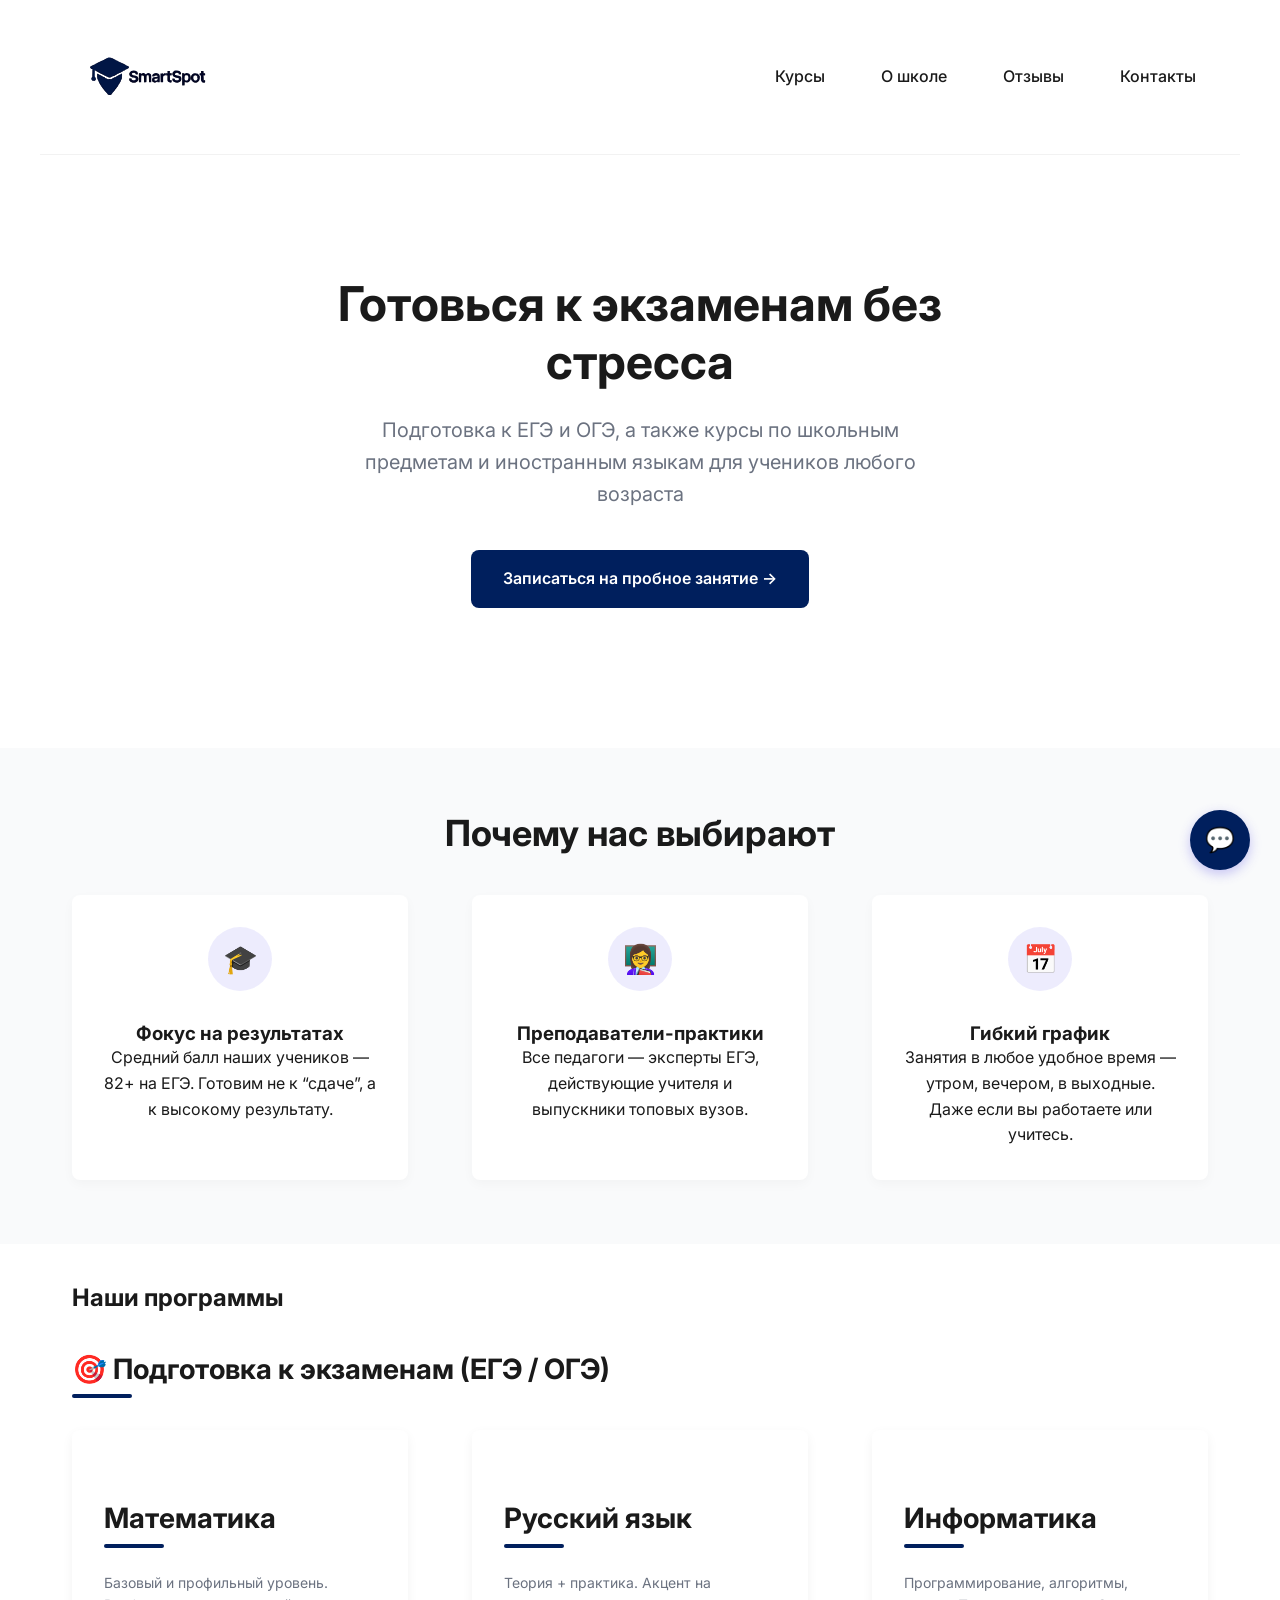
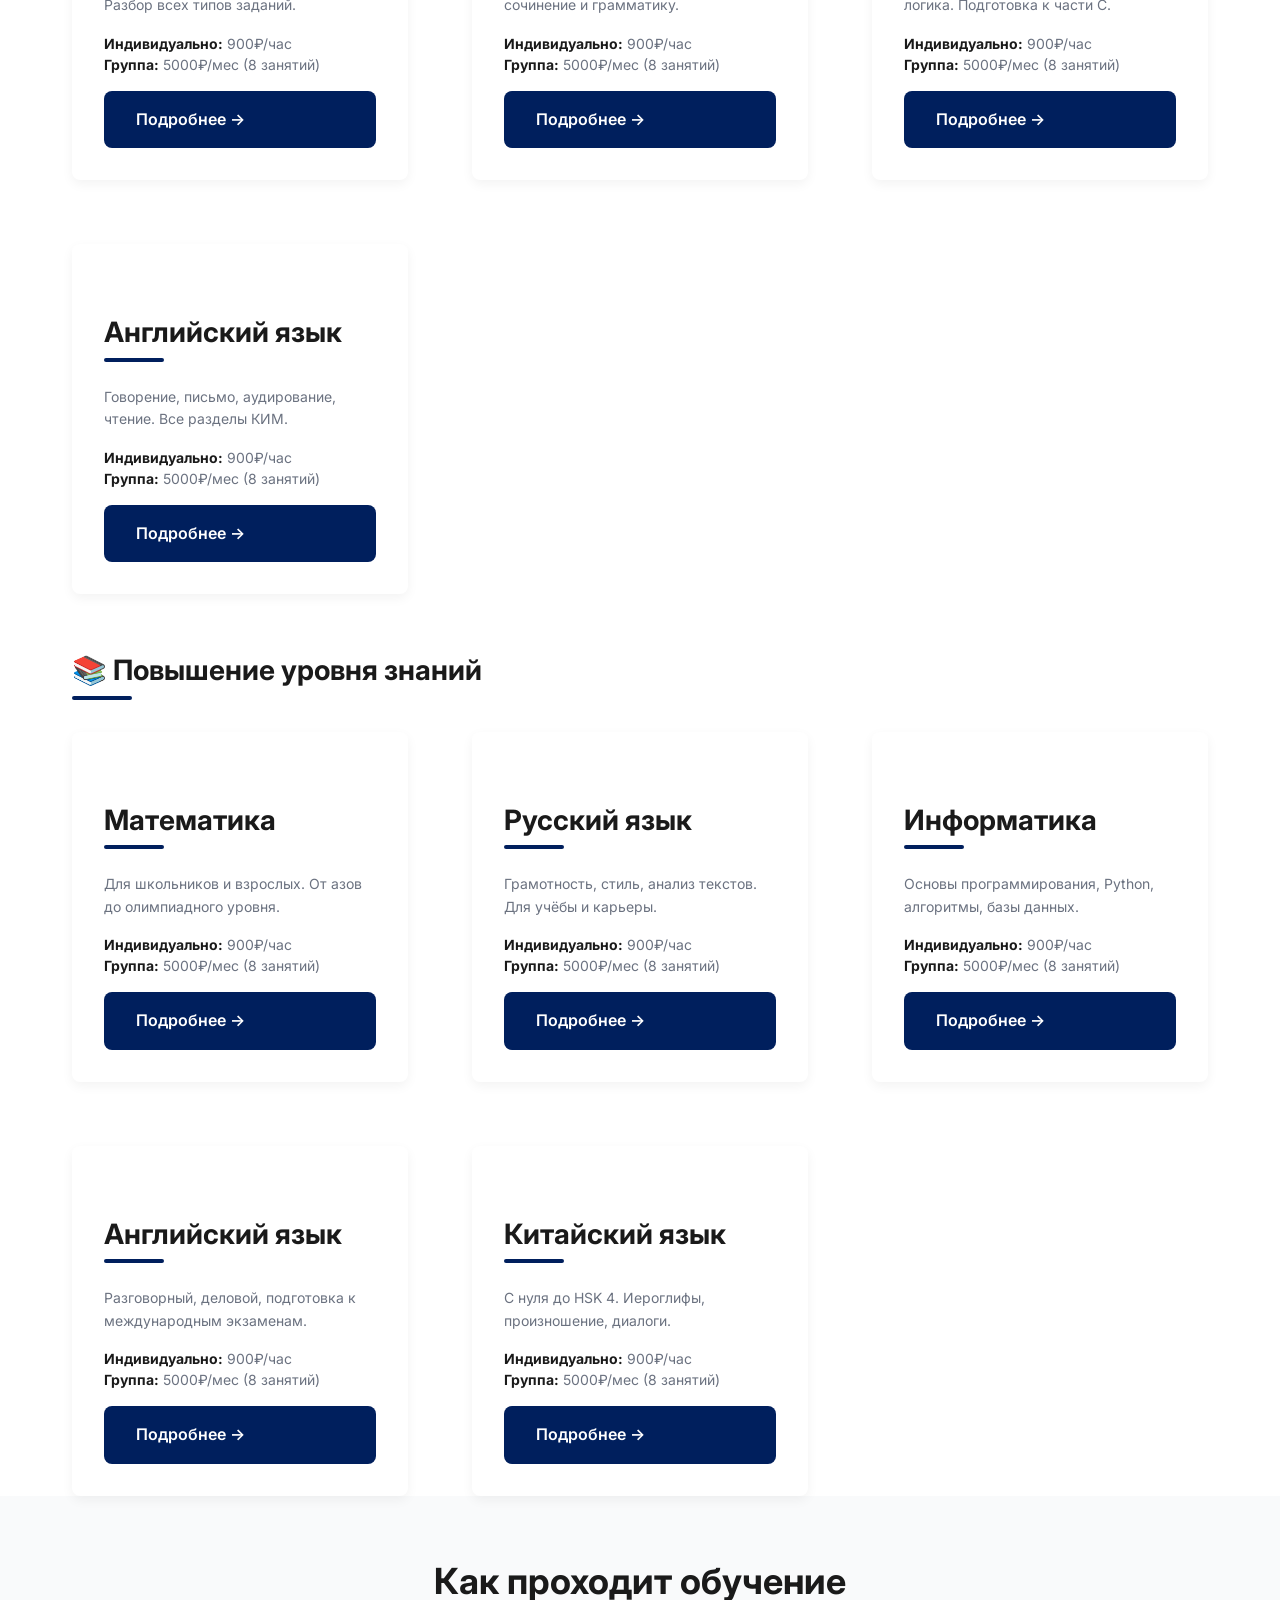
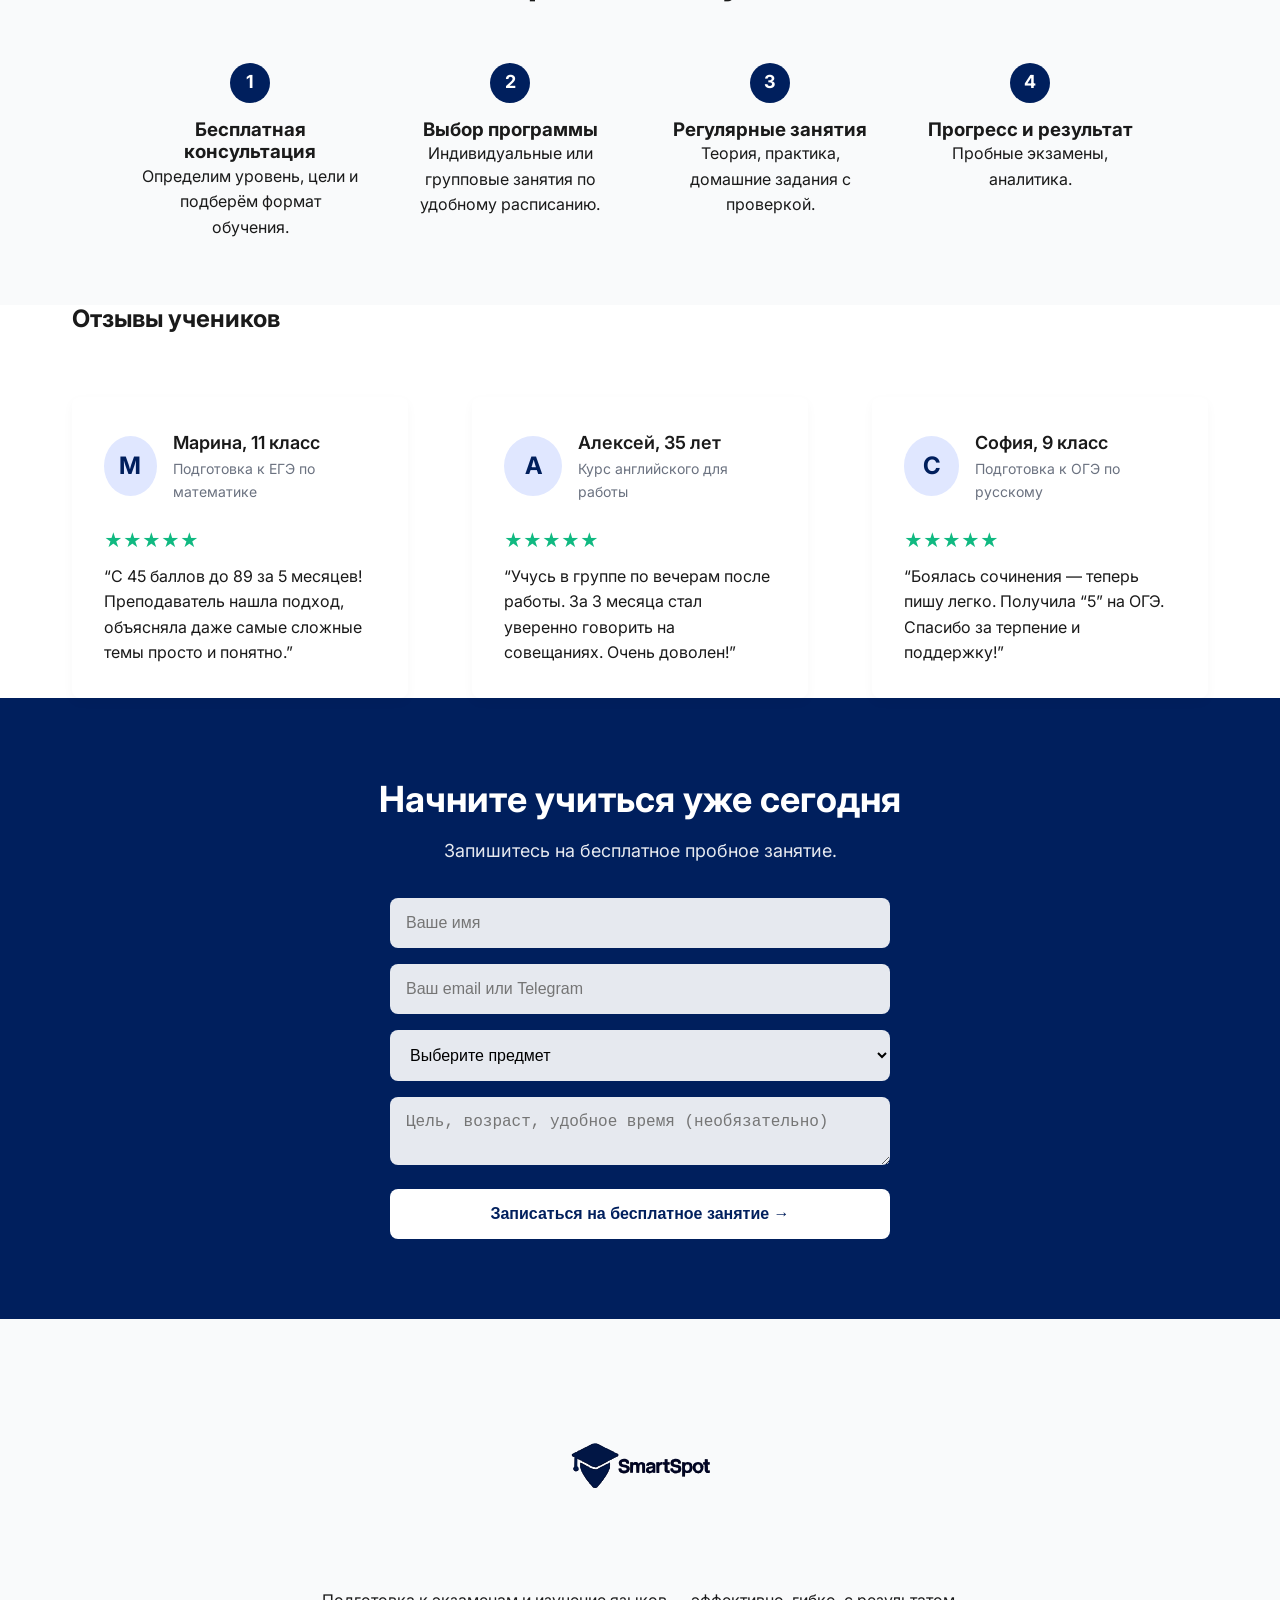
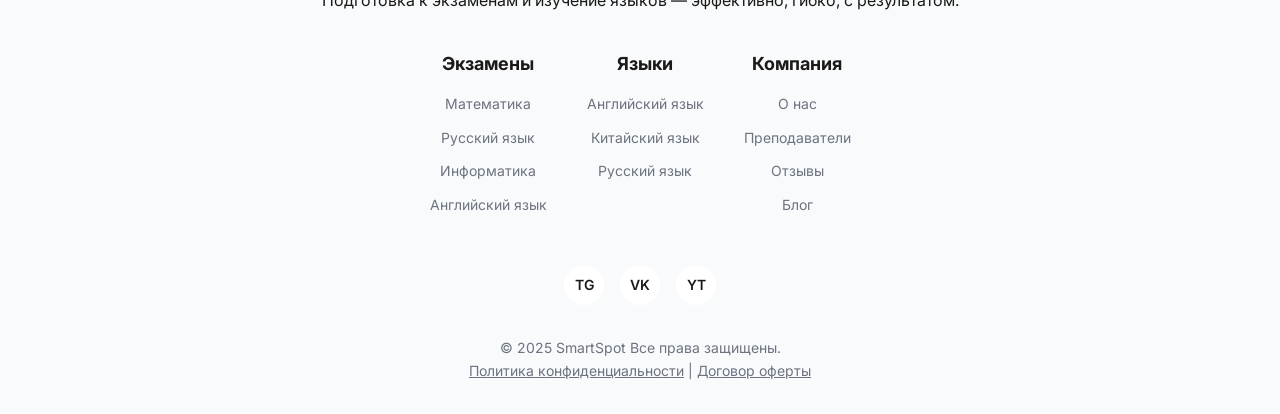
==== index.html @ 668caf5f "link description" ====
<!DOCTYPE html>
<html lang="ru">
<head>
  <meta charset="UTF-8" />
  <meta name="viewport" content="width=device-width, initial-scale=1.0"/>
  <title>SmartSpot | Подготовка к ЕГЭ/ОГЭ | Курсы по школьным предметам  и иностранным языкам</title>
  <link rel="icon" type="image/x-icon" href="/favicon.ico">
  <link rel="preconnect" href="https://fonts.googleapis.com">
  <link rel="preconnect" href="https://fonts.gstatic.com" crossorigin>
  <link href="https://fonts.googleapis.com/css2?family=Inter:wght@400;500;600;700&display=swap" rel="stylesheet">
  <link rel="stylesheet" href="style.css">

  <!-- Добавьте после <title> -->
  
  
  <!-- SEO мета-теги -->
  <meta name="description" content="Подготовка к ЕГЭ и ОГЭ. Средний балл 82+. Математика, русский, информатика. Первое занятие бесплатно!">
  <meta property="og:title" content="SmartSpot - Подготовка к экзаменам и занятия для людей любого возраста">
  <meta property="og:description" content="Готовим к ЕГЭ/ОГЭ и повышаем уровень знаний">
  <meta property="og:image" content="https://ege.online/og-image.jpg">
</head>
<body>

  <!-- HEADER -->
  <header class="container">
    <a href="#" class="logo">
  <img src="logo.svg" alt="SmartSpot" width="150" height="auto">
</a>
    <nav>
      <ul>
        <li><a href="#courses">Курсы</a></li>
        <li><a href="#about">О школе</a></li>
        <li><a href="#testimonials">Отзывы</a></li>
        <li><a href="#contact">Контакты</a></li>
      </ul>
    </nav>
  </header>

  <!-- HERO -->
  <section class="hero">
    <h1>Готовься к экзаменам без стресса</h1>
    <p>Подготовка к ЕГЭ и ОГЭ, а также курсы по школьным предметам и иностранным языкам для учеников любого возраста</p>
    <a href="#form" class="btn">Записаться на пробное занятие →</a>
    <div class="hero-illustration">
      <!-- <svg viewBox="0 0 200 150" xmlns="http://www.w3.org/2000/svg">
        <rect x="50" y="50" width="100" height="70" rx="5" fill="#e0e7ff" stroke="#4F46E5" stroke-width="2"/>
        <circle cx="70" cy="70" r="5" fill="#4F46E5"/>
        <circle cx="90" cy="70" r="5" fill="#4F46E5"/>
        <circle cx="110" cy="70" r="5" fill="#4F46E5"/>
        <rect x="75" y="90" width="50" height="30" rx="3" fill="#f3f4f6"/>
        <circle cx="60" cy="130" r="15" fill="#10B981"/>
        <circle cx="140" cy="130" r="15" fill="#10B981"/>
      </svg> -->
    </div>
  </section>

  <!-- FEATURES -->
  <section class="features">
    <div class="container">
      <h2>Почему нас выбирают</h2>
      <div class="features-grid">
        <div class="feature-card">
          <div class="feature-icon">🎓</div>
          <h3>Фокус на результатах</h3>
          <p>Средний балл наших учеников — 82+ на ЕГЭ. Готовим не к “сдаче”, а к высокому результату.</p>
        </div>
        <div class="feature-card">
          <div class="feature-icon">👩‍🏫</div>
          <h3>Преподаватели-практики</h3>
          <p>Все педагоги — эксперты ЕГЭ, действующие учителя и выпускники топовых вузов.</p>
        </div>
        <div class="feature-card">
          <div class="feature-icon">📅</div>
          <h3>Гибкий график</h3>
          <p>Занятия в любое удобное время — утром, вечером, в выходные. Даже если вы работаете или учитесь.</p>
        </div>
      </div>
    </div>
  </section>

  <!-- COURSES -->
  <section id="courses" class="container" style="margin-top: 40px;">
    <h2>Наши программы</h2>

    <div class="course-type">
      <h3>🎯 Подготовка к экзаменам (ЕГЭ / ОГЭ)</h3>
      <div class="courses-grid">
        <div class="course-card">
          <div class="course-content">
            <h3 class="course-title">Математика</h3>
            <p class="course-desc">Базовый и профильный уровень. Разбор всех типов заданий.</p>
            <div class="course-price"><strong>Индивидуально:</strong> 900₽/час<br><strong>Группа:</strong> 5000₽/мес (8 занятий)</div>
            <a href="#" class="btn">Подробнее →</a>
          </div>
        </div>
        <div class="course-card">
          <div class="course-content">
            <h3 class="course-title">Русский язык</h3>
            <p class="course-desc">Теория + практика. Акцент на сочинение и грамматику.</p>
            <div class="course-price"><strong>Индивидуально:</strong> 900₽/час<br><strong>Группа:</strong> 5000₽/мес (8 занятий)</div>
            <a href="#" class="btn">Подробнее →</a>
          </div>
        </div>
        <div class="course-card">
          <div class="course-content">
            <h3 class="course-title">Информатика</h3>
            <p class="course-desc">Программирование, алгоритмы, логика. Подготовка к части С.</p>
            <div class="course-price"><strong>Индивидуально:</strong> 900₽/час<br><strong>Группа:</strong> 5000₽/мес (8 занятий)</div>
            <a href="#" class="btn">Подробнее →</a>
          </div>
        </div>
        <div class="course-card">
          <div class="course-content">
            <h3 class="course-title">Английский язык</h3>
            <p class="course-desc">Говорение, письмо, аудирование, чтение. Все разделы КИМ.</p>
            <div class="course-price"><strong>Индивидуально:</strong> 900₽/час<br><strong>Группа:</strong> 5000₽/мес (8 занятий)</div>
            <a href="#" class="btn">Подробнее →</a>
          </div>
        </div>
      </div>
    </div>

    <div class="course-type" style="margin-top: 60px;">
      <h3>📚 Повышение уровня знаний</h3>
      <div class="courses-grid">
        <div class="course-card">
          <div class="course-content">
            <h3 class="course-title">Математика</h3>
            <p class="course-desc">Для школьников и взрослых. От азов до олимпиадного уровня.</p>
            <div class="course-price"><strong>Индивидуально:</strong> 900₽/час<br><strong>Группа:</strong> 5000₽/мес (8 занятий)</div>
            <a href="#" class="btn">Подробнее →</a>
          </div>
        </div>
        <div class="course-card">
          <div class="course-content">
            <h3 class="course-title">Русский язык</h3>
            <p class="course-desc">Грамотность, стиль, анализ текстов. Для учёбы и карьеры.</p>
            <div class="course-price"><strong>Индивидуально:</strong> 900₽/час<br><strong>Группа:</strong> 5000₽/мес (8 занятий)</div>
            <a href="#" class="btn">Подробнее →</a>
          </div>
        </div>
        <div class="course-card">
          <div class="course-content">
            <h3 class="course-title">Информатика</h3>
            <p class="course-desc">Основы программирования, Python, алгоритмы, базы данных.</p>
            <div class="course-price"><strong>Индивидуально:</strong> 900₽/час<br><strong>Группа:</strong> 5000₽/мес (8 занятий)</div>
            <a href="#" class="btn">Подробнее →</a>
          </div>
        </div>
        <div class="course-card">
          <div class="course-content">
            <h3 class="course-title">Английский язык</h3>
            <p class="course-desc">Разговорный, деловой, подготовка к международным экзаменам.</p>
            <div class="course-price"><strong>Индивидуально:</strong> 900₽/час<br><strong>Группа:</strong> 5000₽/мес (8 занятий)</div>
            <a href="#" class="btn">Подробнее →</a>
          </div>
        </div>
        <div class="course-card">
          <div class="course-content">
            <h3 class="course-title">Китайский язык</h3>
            <p class="course-desc">С нуля до HSK 4. Иероглифы, произношение, диалоги.</p>
            <div class="course-price"><strong>Индивидуально:</strong> 900₽/час<br><strong>Группа:</strong> 5000₽/мес (8 занятий)</div>
            <a href="#" class="btn">Подробнее →</a>
          </div>
        </div>
        <!-- <div class="course-card">
          <div class="course-content">
            <h3 class="course-title">Испанский язык</h3>
            <p class="course-desc">Для путешествий, переезда или интереса. DELE A1-A2.</p>
            <div class="course-price"><strong>Индивидуально:</strong> 900₽/час<br><strong>Группа:</strong> 5000₽/мес (8 занятий)</div>
            <a href="#" class="btn">Подробнее →</a>
          </div>
        </div> -->
      </div>
    </div>
  </section>

  <!-- STEPS -->
  <section class="steps">
    <div class="container">
      <h2>Как проходит обучение</h2>
      <div class="steps-container">
        <div class="step">
          <div class="step-number">1</div>
          <h3>Бесплатная консультация</h3>
          <p>Определим уровень, цели и подберём формат обучения.</p>
        </div>
        <div class="step">
          <div class="step-number">2</div>
          <h3>Выбор программы</h3>
          <p>Индивидуальные или групповые занятия по удобному расписанию.</p>
        </div>
        <div class="step">
          <div class="step-number">3</div>
          <h3>Регулярные занятия</h3>
          <p>Теория, практика, домашние задания с проверкой.</p>
        </div>
        <div class="step">
          <div class="step-number">4</div>
          <h3>Прогресс и результат</h3>
          <p>Пробные экзамены, аналитика.</p>
        </div>
      </div>
    </div>
  </section>

  <!-- TESTIMONIALS -->
  <section id="testimonials" class="container">
    <h2>Отзывы учеников</h2>
    <div class="testimonials-grid">
      <div class="testimonial-card">
        <div class="testimonial-header">
          <div class="avatar">М</div>
          <div>
            <div class="testimonial-name">Марина, 11 класс</div>
            <div class="testimonial-role">Подготовка к ЕГЭ по математике</div>
          </div>
        </div>
        <div class="stars">★★★★★</div>
        <p>“С 45 баллов до 89 за 5 месяцев! Преподаватель нашла подход, объясняла даже самые сложные темы просто и понятно.”</p>
      </div>
      <div class="testimonial-card">
        <div class="testimonial-header">
          <div class="avatar">А</div>
          <div>
            <div class="testimonial-name">Алексей, 35 лет</div>
            <div class="testimonial-role">Курс английского для работы</div>
          </div>
        </div>
        <div class="stars">★★★★★</div>
        <p>“Учусь в группе по вечерам после работы. За 3 месяца стал уверенно говорить на совещаниях. Очень доволен!”</p>
      </div>
      <div class="testimonial-card">
        <div class="testimonial-header">
          <div class="avatar">С</div>
          <div>
            <div class="testimonial-name">София, 9 класс</div>
            <div class="testimonial-role">Подготовка к ОГЭ по русскому</div>
          </div>
        </div>
        <div class="stars">★★★★★</div>
        <p>“Боялась сочинения — теперь пишу легко. Получила “5” на ОГЭ. Спасибо за терпение и поддержку!”</p>
      </div>
    </div>
  </section>

  <!-- CTA -->
  <section id="form" class="cta">
    <h2>Начните учиться уже сегодня</h2>
    <p>Запишитесь на бесплатное пробное занятие.</p>

    <form id="contact-form" class="cta-form">
      <input type="text" name="name" placeholder="Ваше имя" required>
      <input type="text" name="email" placeholder="Ваш email или Telegram" required>
      <select name="subject" required>
        <option value="" disabled selected>Выберите предмет</option>
        <optgroup label="Экзамены">
          <option value="ege_math">Математика (ЕГЭ/ОГЭ)</option>
          <option value="ege_russian">Русский язык (ЕГЭ/ОГЭ)</option>
          <option value="ege_informatics">Информатика (ЕГЭ/ОГЭ)</option>
          <option value="ege_english">Английский (ЕГЭ/ОГЭ)</option>
        </optgroup>
        <optgroup label="Повышение знаний">
          <option value="math">Математика</option>
          <option value="russian">Русский язык</option>
          <option value="informatics">Информатика</option>
          <option value="english">Английский язык</option>
          <option value="chinese">Китайский язык</option>
          
        </optgroup>
      </select>
      <textarea name="message" placeholder="Цель, возраст, удобное время (необязательно)"></textarea>
      <input type="hidden" name="_subject" value="Новая заявка на обучение — EGE.ONLINE">
      <input type="text" name="_honey" style="display:none">
      <button type="submit" class="btn" id="submit-btn">Записаться на бесплатное занятие →</button>
      <input type="hidden" name="utm_source">
      <input type="hidden" name="utm_medium">
      <input type="hidden" name="utm_campaign">
      <input type="hidden" name="utm_term">
      <input type="hidden" name="utm_content">
    </form>

    <div id="thanks" style="display:none; margin-top:32px; background:white; color:var(--color-accent); padding:20px; border-radius:8px; max-width:500px;margin: 0 auto;">
      <h3>✅ Спасибо за заявку!</h3>
      <p>Мы свяжемся с вами в ближайшее время.</p>
    </div>
  </section>

  <!-- FOOTER -->
  <footer>
    <div class="container">

      <a href="#" class="footer-logo">
        <img src="logo.svg" alt="SmartSpot" width="180" height="auto">
      </a>

      <p>Подготовка к экзаменам и изучение языков — эффективно, гибко, с результатом.</p>

      <div class="footer-links">
        <div class="footer-col">
          <h4>Экзамены</h4>
          <ul>
            <li><a href="#">Математика</a></li>
            <li><a href="#">Русский язык</a></li>
            <li><a href="#">Информатика</a></li>
            <li><a href="#">Английский язык</a></li>
          </ul>
        </div>
        <div class="footer-col">
          <h4>Языки</h4>
          <ul>
            <li><a href="#">Английский язык</a></li>
            <li><a href="#">Китайский язык</a></li>
            <li><a href="#">Русский язык</a></li>
          </ul>
        </div>
        <div class="footer-col">
          <h4>Компания</h4>
          <ul>
            <li><a href="#">О нас</a></li>
            <li><a href="#">Преподаватели</a></li>
            <li><a href="#">Отзывы</a></li>
            <li><a href="#">Блог</a></li>
          </ul>
        </div>
      </div>

      <div class="social-icons">
        <a href="https://t.me/yourschoolbot" class="social-icon" target="_blank">TG</a>
        <a href="#" class="social-icon">VK</a>
        <a href="#" class="social-icon">YT</a>
      </div>

      <div class="copyright">
        © 2025 SmartSpot Все права защищены.<br>
        <a href="#">Политика конфиденциальности</a> | <a href="#">Договор оферты</a>
      </div>
    </div>
  </footer>

  <!-- Floating Button -->
  <div class="floating-button">
    <button id="ask-question">💬</button>
  </div>

  <!-- Modal for Question -->
  <div id="modal" class="modal">
    <div class="modal-content">
      <button id="close-modal" class="close-btn">×</button>
      <h3>Задайте ваш вопрос</h3>
      <form id="question-form" class="modal-form">
        <input type="text" name="name" placeholder="Ваше имя" required>
        <input type="text" name="email" placeholder="Ваш email или Telegram" required>
        <textarea name="message" placeholder="Ваш вопрос" rows="4" required></textarea>
        <input type="hidden" name="_subject" value="Вопрос с сайта — EGE.ONLINE">
        <button type="submit" class="btn">Отправить вопрос</button>
        <input type="hidden" name="utm_source" >
        <input type="hidden" name="utm_medium">
        <input type="hidden" name="utm_campaign">
        <input type="hidden" name="utm_term">
        <input type="hidden" name="utm_content">
      </form>
    </div>
  </div>

  <!-- Подключение JS -->
  <script src="script.js"></script>

</body>
</html>
---- style.css ----
:root {
  --color-bg: #FFFFFF;
  --color-text: #1A1A1A;
  --color-text-secondary: #6B7280;
  --color-accent: #001F5D; /* Тёмно-синий цвет логотипа */
  --color-success: #10B981;
  --color-section-bg: #F9FAFB;
  --border-radius: 8px;
  --spacing-sm: 16px;
  --spacing-md: 32px;
  --spacing-lg: 64px;
  --transition: all 0.3s ease;
}

* {
  margin: 0;
  padding: 0;
  box-sizing: border-box;
}

body {
  font-family: 'Inter', sans-serif;
  color: var(--color-text);
  background-color: var(--color-bg);
  line-height: 1.6;
  overflow-x: hidden;
}

h1, h2, h3, h4 {
  font-weight: 700;
  line-height: 1.2;
}

.container {
  max-width: 1200px;
  margin: 0 auto;
  padding: 0 var(--spacing-md);
}

section {
  padding: var(--spacing-lg) 0;
}

/* HEADER */
header {
  display: flex;
  justify-content: space-between;
  align-items: center;
  padding: var(--spacing-md) 0;
  position: sticky;
  top: 0;
  background: rgba(255,255,255,0.95);
  backdrop-filter: blur(10px);
  z-index: 100;
  border-bottom: 1px solid rgba(0,0,0,0.05);
}

.logo {
  display: flex;
  align-items: center;
  gap: 16px;
  font-size: 24px;
  font-weight: 700;
  color: var(--color-text);
  text-decoration: none;
}

.logo img {
  width: 150px;
  height: auto;
  margin-top: 4px;
  transition: var(--transition);
}

.logo:hover img {
  transform: scale(1.05);
}

nav ul {
  display: flex;
  list-style: none;
  gap: var(--spacing-md);
}

nav a {
  text-decoration: none;
  color: var(--color-text);
  font-weight: 500;
  transition: var(--transition);
  padding: 8px 12px;
  border-radius: 6px;
}

nav a:hover {
  color: var(--color-accent);
  background-color: rgba(79, 70, 229, 0.05);
}

/* HERO */
.hero {
  display: flex;
  flex-direction: column;
  align-items: center;
  text-align: center;
  padding: 120px var(--spacing-md) 80px;
  background-color: var(--color-bg);
}

.hero h1 {
  font-size: 48px;
  margin-bottom: 24px;
  max-width: 800px;
}

.hero p {
  font-size: 20px;
  color: var(--color-text-secondary);
  max-width: 600px;
  margin-bottom: 40px;
}

.btn {
  display: inline-block;
  background-color: var(--color-accent);
  color: white;
  padding: 16px 32px;
  border-radius: var(--border-radius);
  font-weight: 600;
  text-decoration: none;
  transition: var(--transition);
  border: none;
  cursor: pointer;
  font-size: 16px;
}

.btn:hover {
  transform: translateY(-2px);
  box-shadow: 0 8px 20px rgba(0, 31, 93, 0.3); /* тень под синим */
}

.hero-illustration {
  width: 100%;
  max-width: 600px;
  margin-top: 60px;
}

/* FEATURES */
.features {
  background-color: var(--color-section-bg);
}

.features h2 {
  text-align: center;
  margin-bottom: 40px;
  font-size: 36px;
}

.features-grid {
  display: grid;
  grid-template-columns: repeat(auto-fit, minmax(300px, 1fr));
  gap: var(--spacing-lg);
}

.feature-card {
  text-align: center;
  padding: var(--spacing-md);
  background: white;
  border-radius: var(--border-radius);
  box-shadow: 0 4px 12px rgba(0,0,0,0.03);
  transition: var(--transition);
}

.feature-card:hover {
  transform: translateY(-5px);
}

.feature-icon {
  width: 64px;
  height: 64px;
  margin: 0 auto var(--spacing-md);
  background-color: rgba(79, 70, 229, 0.1);
  border-radius: 50%;
  display: flex;
  align-items: center;
  justify-content: center;
  color: var(--color-accent);
  font-size: 28px;
}

/* COURSES */
.courses-grid {
  display: grid;
  grid-template-columns: repeat(auto-fit, minmax(320px, 1fr));
  gap: var(--spacing-lg);
  margin-top: var(--spacing-md);
}

.course-type h3 {
  margin: 40px 0 24px;
  font-size: 28px;
  color: var(--color-text);
  position: relative;
  padding-bottom: 12px;
}

.course-type h3::after {
  content: '';
  position: absolute;
  bottom: 0;
  left: 0;
  width: 60px;
  height: 4px;
  background-color: var(--color-accent);
  border-radius: 2px;
}

.course-card {
  background: white;
  border-radius: var(--border-radius);
  overflow: hidden;
  box-shadow: 0 4px 12px rgba(0,0,0,0.05);
  transition: var(--transition);
  display: flex;
  flex-direction: column;
  height: 100%;
}

.course-card:hover {
  transform: translateY(-8px);
  box-shadow: 0 12px 30px rgba(0,0,0,0.1);
}

.course-content {
  padding: var(--spacing-md);
  display: flex;
  flex-direction: column;
  flex-grow: 1;
}

.course-title {
  font-size: 20px;
  margin-bottom: 8px;
  color: var(--color-text);
}

.course-desc {
  color: var(--color-text-secondary);
  font-size: 14px;
  margin-bottom: 16px;
  flex-grow: 1;
}

.course-price {
  font-size: 14px;
  color: var(--color-text-secondary);
  margin-bottom: 16px;
  line-height: 1.5;
}

.course-price strong {
  color: var(--color-text);
}

/* STEPS */
.steps {
  background-color: var(--color-section-bg);
}

.steps h2 {
  text-align: center;
  margin-bottom: 40px;
  font-size: 36px;
}

.steps-container {
  display: flex;
  flex-wrap: wrap;
  justify-content: center;
  gap: 40px;
  margin-top: 60px;
}

.step {
  display: flex;
  flex-direction: column;
  align-items: center;
  max-width: 220px;
  text-align: center;
}

.step-number {
  width: 40px;
  height: 40px;
  background-color: var(--color-accent);
  color: white;
  border-radius: 50%;
  display: flex;
  align-items: center;
  justify-content: center;
  margin-bottom: 16px;
  font-weight: bold;
  font-size: 18px;
}

/* TESTIMONIALS */
.testimonials-grid {
  display: grid;
  grid-template-columns: repeat(auto-fit, minmax(300px, 1fr));
  gap: var(--spacing-lg);
  margin-top: var(--spacing-lg);
}

.testimonial-card {
  background: white;
  padding: var(--spacing-md);
  border-radius: var(--border-radius);
  box-shadow: 0 4px 12px rgba(0,0,0,0.03);
  height: 100%;
  display: flex;
  flex-direction: column;
}

.testimonial-header {
  display: flex;
  align-items: center;
  margin-bottom: 16px;
}

.avatar {
  width: 60px;
  height: 60px;
  border-radius: 50%;
  background-color: #e0e7ff;
  margin-right: 16px;
  display: flex;
  align-items: center;
  justify-content: center;
  color: var(--color-accent);
  font-weight: bold;
  font-size: 24px;
}

.testimonial-name {
  font-weight: 600;
  font-size: 18px;
}

.testimonial-role {
  font-size: 14px;
  color: var(--color-text-secondary);
}

.stars {
  color: var(--color-success);
  margin: 8px 0;
  font-size: 18px;
}

/* CTA */
.cta {
  background: var(--color-accent);
  color: white;
  text-align: center;
  padding: 80px var(--spacing-md);
}

.cta h2 {
  font-size: 36px;
  margin-bottom: 16px;
}

.cta p {
  max-width: 600px;
  margin: 0 auto 32px;
  font-size: 18px;
  opacity: 0.9;
}

.cta-form {
  max-width: 500px;
  margin: 0 auto;
  display: flex;
  flex-direction: column;
  gap: 16px;
}

.cta-form input,
.cta-form select,
.cta-form textarea {
  padding: 16px;
  border: none;
  border-radius: var(--border-radius);
  font-size: 16px;
  background: rgba(255,255,255,0.9);
  transition: var(--transition);
}

.cta-form input:focus,
.cta-form select:focus,
.cta-form textarea:focus {
  outline: 2px solid white;
  background: white;
}

.cta-form .btn {
  background: white;
  color: var(--color-accent);
  font-weight: 700;
  margin-top: 8px;
}

.cta-form .btn:hover {
  background: #f0f0ff;
}

/* FOOTER */
footer {
  background-color: var(--color-section-bg);
  padding: 60px var(--spacing-md) 30px;
  text-align: center;
}

.footer-logo {
  font-size: 28px;
  font-weight: 700;
  color: var(--color-accent);
  margin-bottom: 16px;
  display: block;
}
.footer-logo img {
  width: 180px;
  height: auto;
}

.footer-links {
  display: flex;
  justify-content: center;
  flex-wrap: wrap;
  gap: 40px;
  margin: 40px 0;
}

.footer-col h4 {
  margin-bottom: 16px;
  font-size: 18px;
  color: var(--color-text);
}

.footer-col ul {
  list-style: none;
  padding: 0;
}

.footer-col ul li {
  margin-bottom: 8px;
}

.footer-col a {
  color: var(--color-text-secondary);
  text-decoration: none;
  transition: var(--transition);
  font-size: 14px;
}

.footer-col a:hover {
  color: var(--color-accent);
}

.social-icons {
  display: flex;
  justify-content: center;
  gap: 16px;
  margin: 24px 0;
}

.social-icon {
  width: 40px;
  height: 40px;
  border-radius: 50%;
  background: white;
  display: flex;
  align-items: center;
  justify-content: center;
  color: var(--color-text);
  text-decoration: none;
  transition: var(--transition);
  font-weight: 600;
  font-size: 14px;
}

.social-icon:hover {
  background: var(--color-accent);
  color: white;
}

.copyright {
  color: var(--color-text-secondary);
  font-size: 14px;
  margin-top: 32px;
}

.copyright a {
  color: var(--color-text-secondary);
  text-decoration: underline;
}

/* FLOATING BUTTON & MODAL */
.floating-button {
  position: fixed;
  bottom: 30px;
  right: 30px;
  z-index: 999;
}

.floating-button button {
  background: var(--color-accent);
  color: white;
  border: none;
  width: 60px;
  height: 60px;
  border-radius: 50%;
  font-size: 24px;
  cursor: pointer;
  box-shadow: 0 4px 12px rgba(79,70,229,0.3);
  transition: var(--transition);
}

.floating-button button:hover {
  transform: scale(1.1);
}

.modal {
  display: none;
  position: fixed;
  top: 0;
  left: 0;
  width: 100%;
  height: 100%;
  background: rgba(0,0,0,0.5);
  z-index: 1000;
  justify-content: center;
  align-items: center;
}

.modal-content {
  background: white;
  padding: 30px;
  border-radius: 12px;
  width: 90%;
  max-width: 500px;
  position: relative;
  box-shadow: 0 10px 40px rgba(0,0,0,0.2);
}

.close-btn {
  position: absolute;
  top: 10px;
  right: 10px;
  background: none;
  border: none;
  font-size: 24px;
  cursor: pointer;
  color: var(--color-text-secondary);
}

.close-btn:hover {
  color: var(--color-accent);
}

.modal-form {
  margin-top: 20px;
  display: flex;
  flex-direction: column;
  gap: 16px;
}

.modal-form input,
.modal-form textarea {
  padding: 14px;
  border: 1px solid #ddd;
  border-radius: var(--border-radius);
  font-size: 16px;
}

.modal-form .btn {
  width: 100%;
  padding: 14px;
  font-size: 16px;
}

/* RESPONSIVE */
@media (max-width: 768px) {
  .hero h1 {
    font-size: 36px;
  }
  .hero p {
    font-size: 18px;
  }
  nav ul {
    display: none;
  }
  .steps-container {
    flex-direction: column;
    align-items: center;
  }
  .course-type h3 {
    font-size: 24px;
  }
  .cta-form,
  .modal-form {
    gap: 12px;
  }
  .cta-form input,
  .modal-form input,
  .cta-form textarea,
  .modal-form textarea,
  .cta-form select {
    padding: 14px;
    font-size: 15px;
  }
}
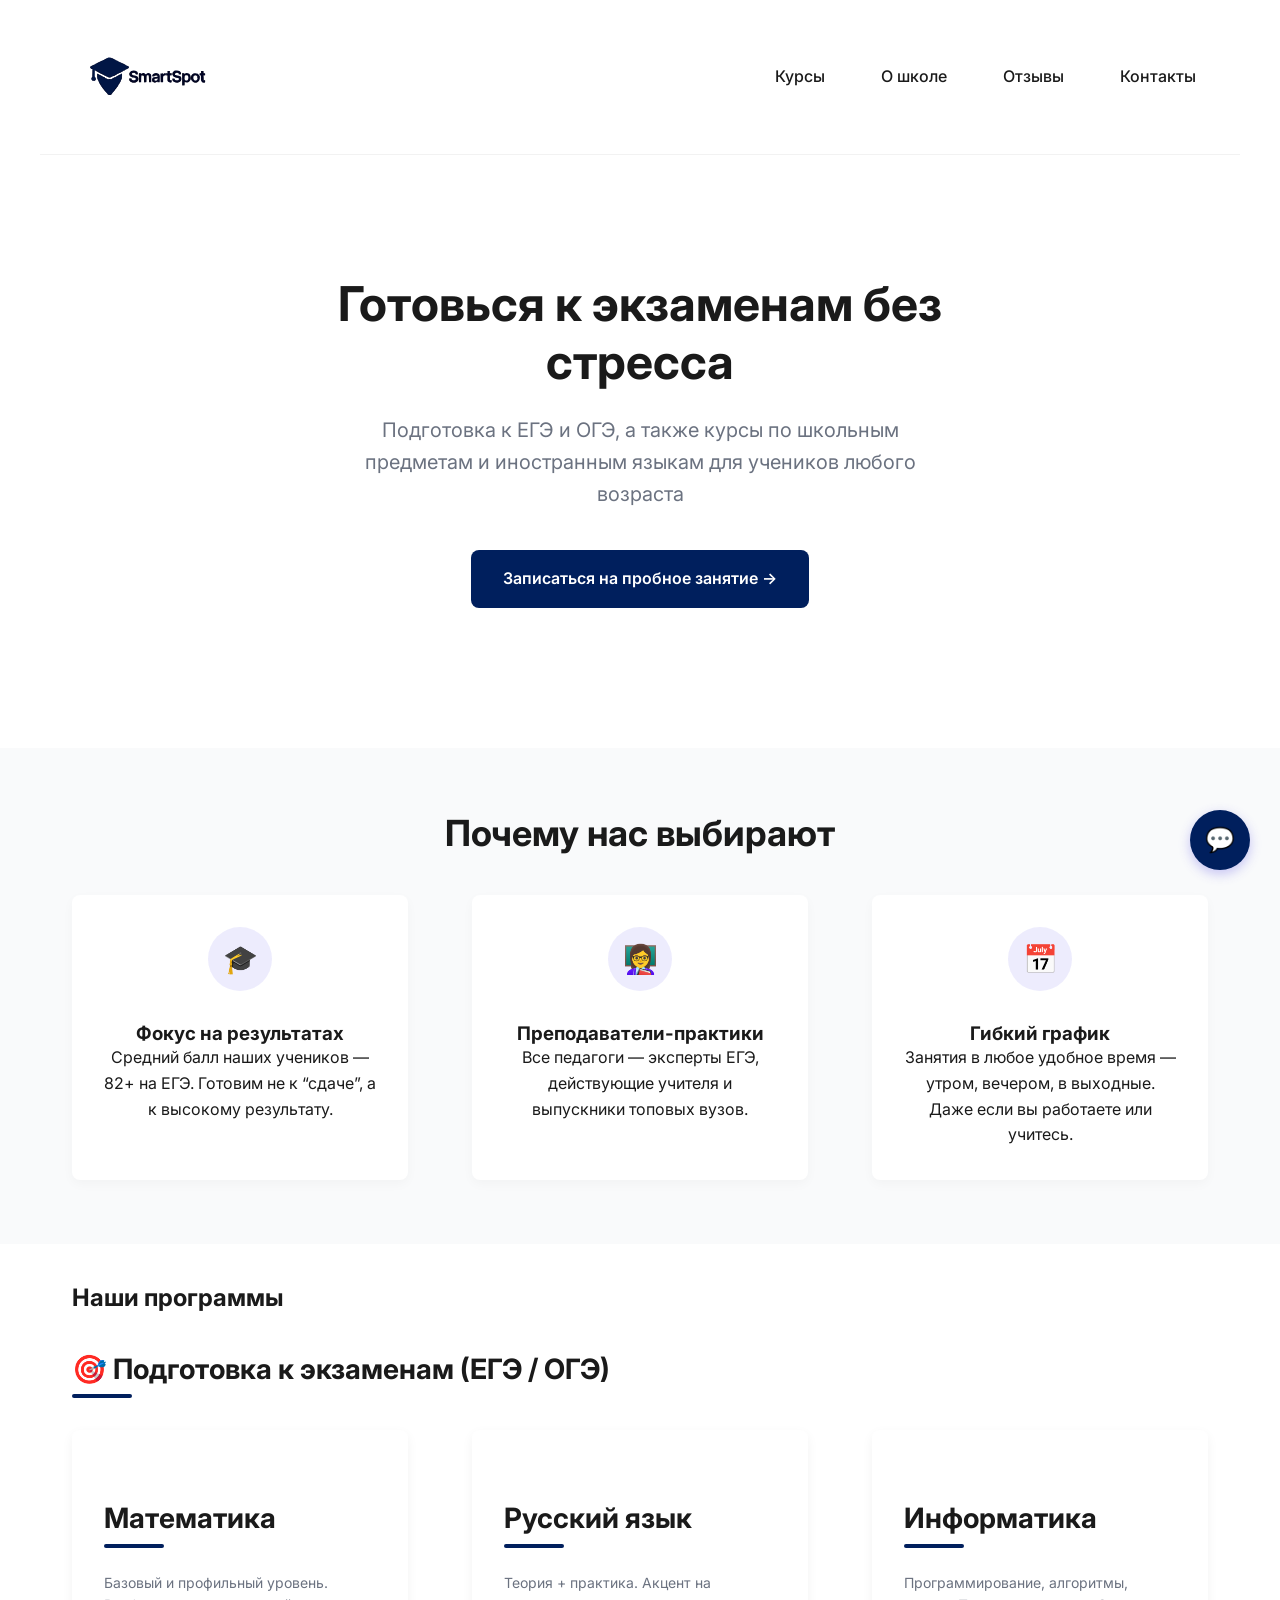
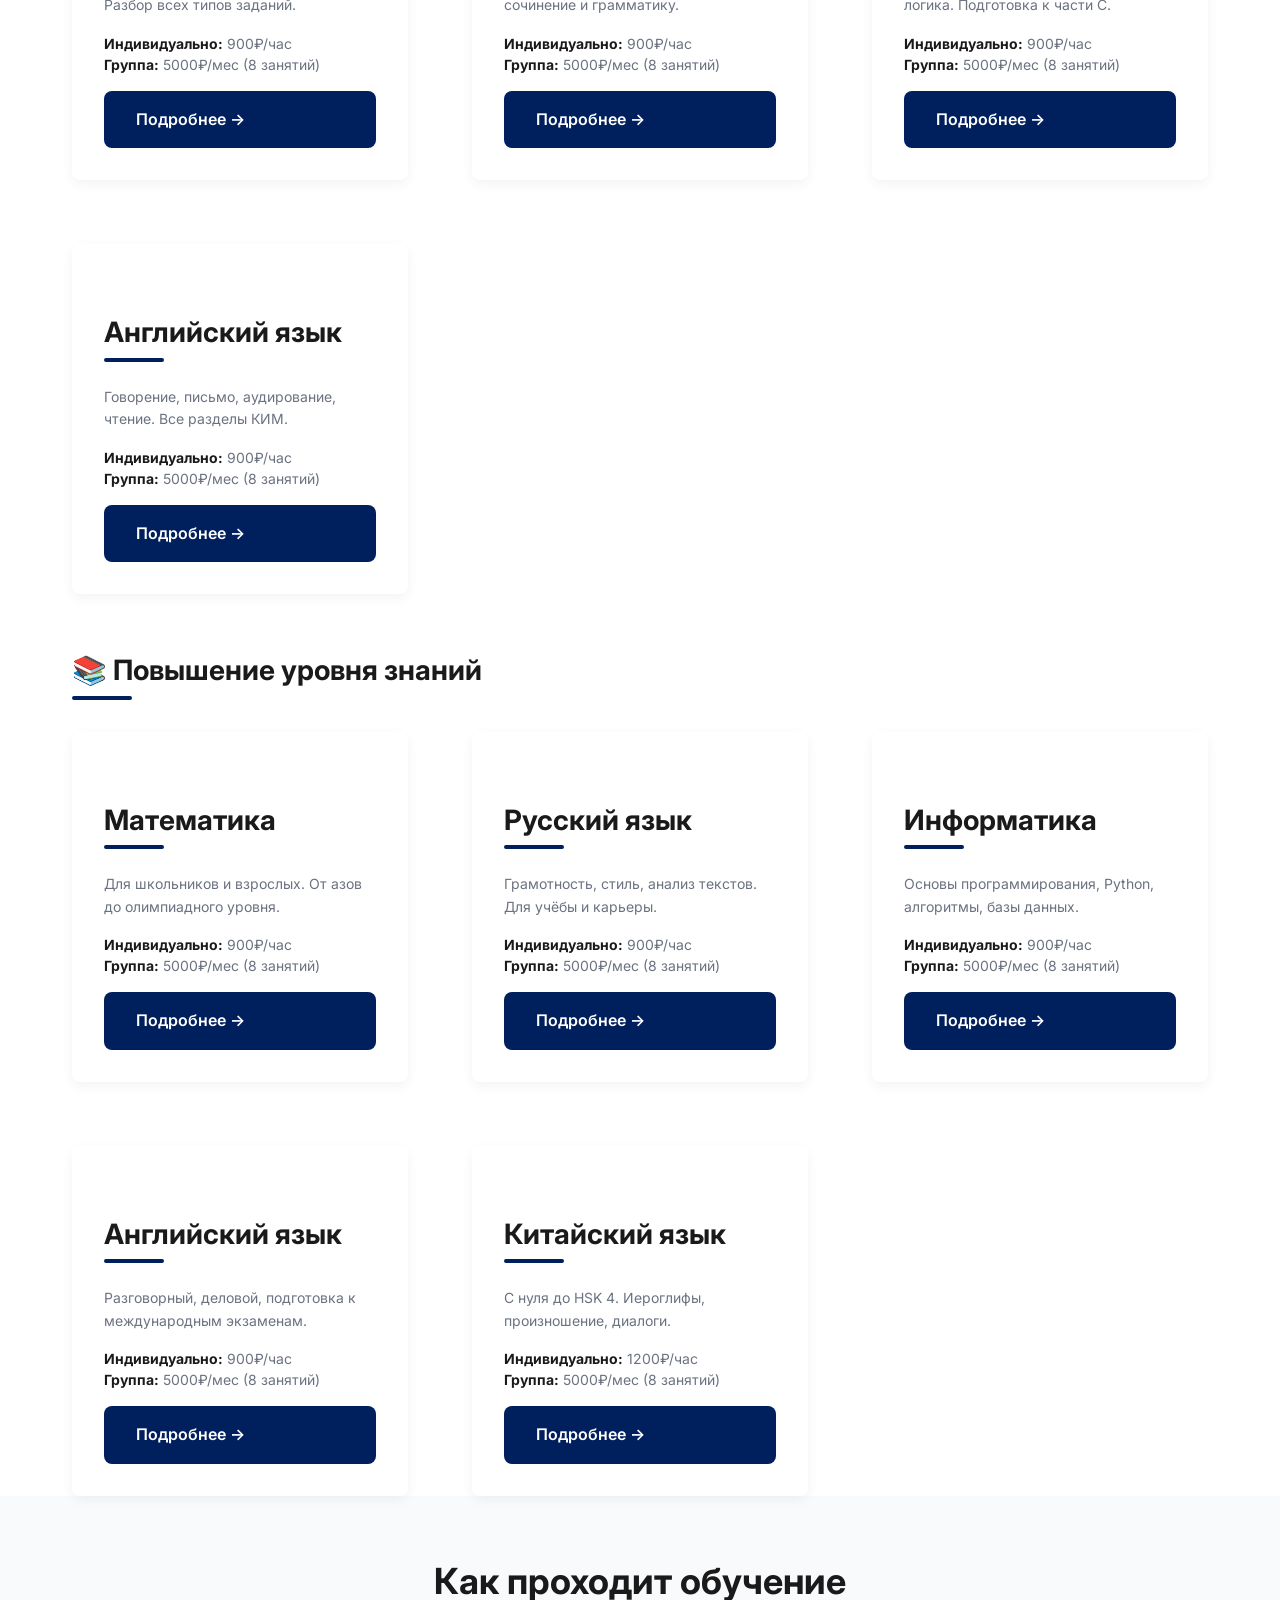
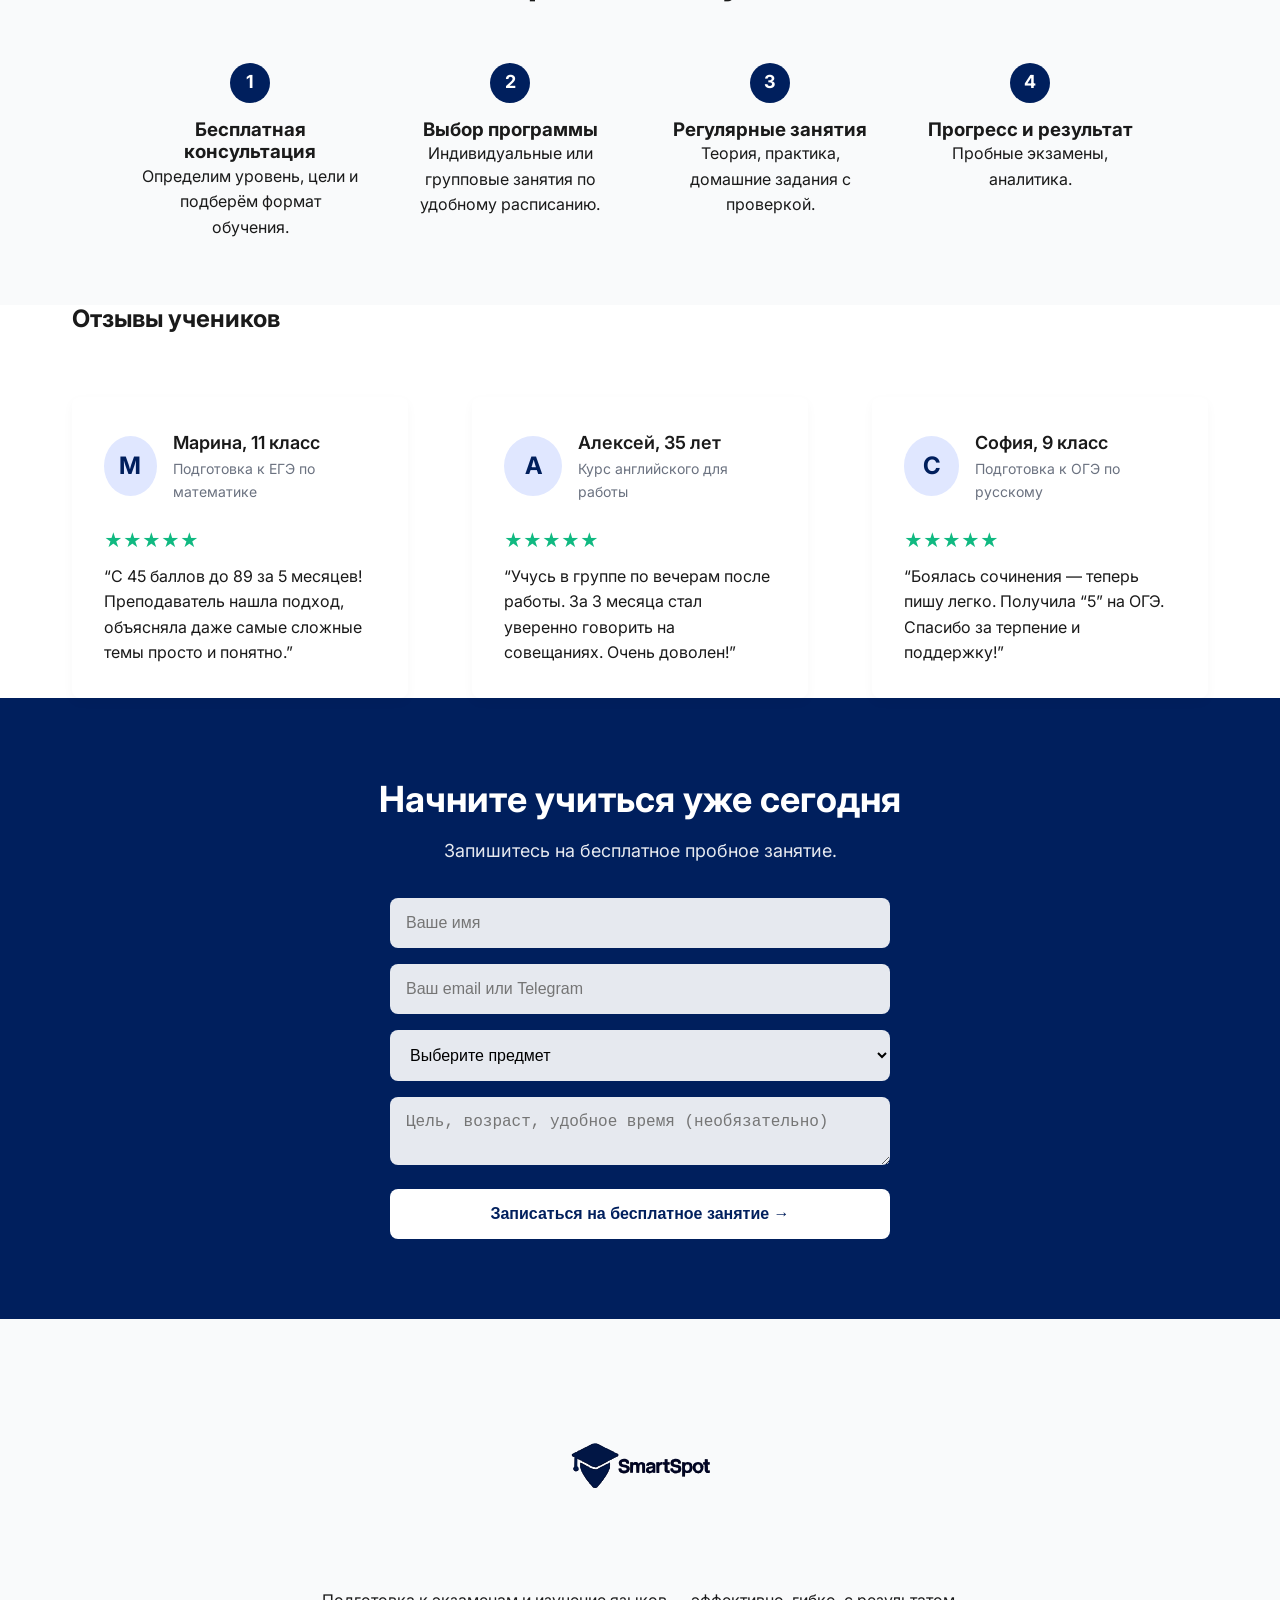
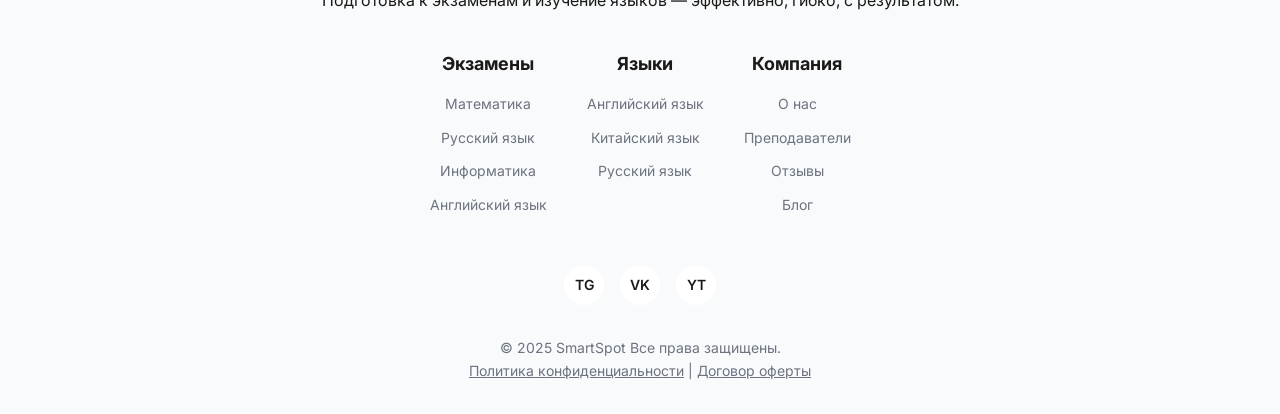
==== commit 8a9354f9: "individual price changed" ====
--- a/index.html
+++ b/index.html
@@ -159,7 +159,7 @@
           <div class="course-content">
             <h3 class="course-title">Китайский язык</h3>
             <p class="course-desc">С нуля до HSK 4. Иероглифы, произношение, диалоги.</p>
-            <div class="course-price"><strong>Индивидуально:</strong> 900₽/час<br><strong>Группа:</strong> 5000₽/мес (8 занятий)</div>
+            <div class="course-price"><strong>Индивидуально:</strong> 1200₽/час<br><strong>Группа:</strong> 5000₽/мес (8 занятий)</div>
             <a href="#" class="btn">Подробнее →</a>
           </div>
         </div>
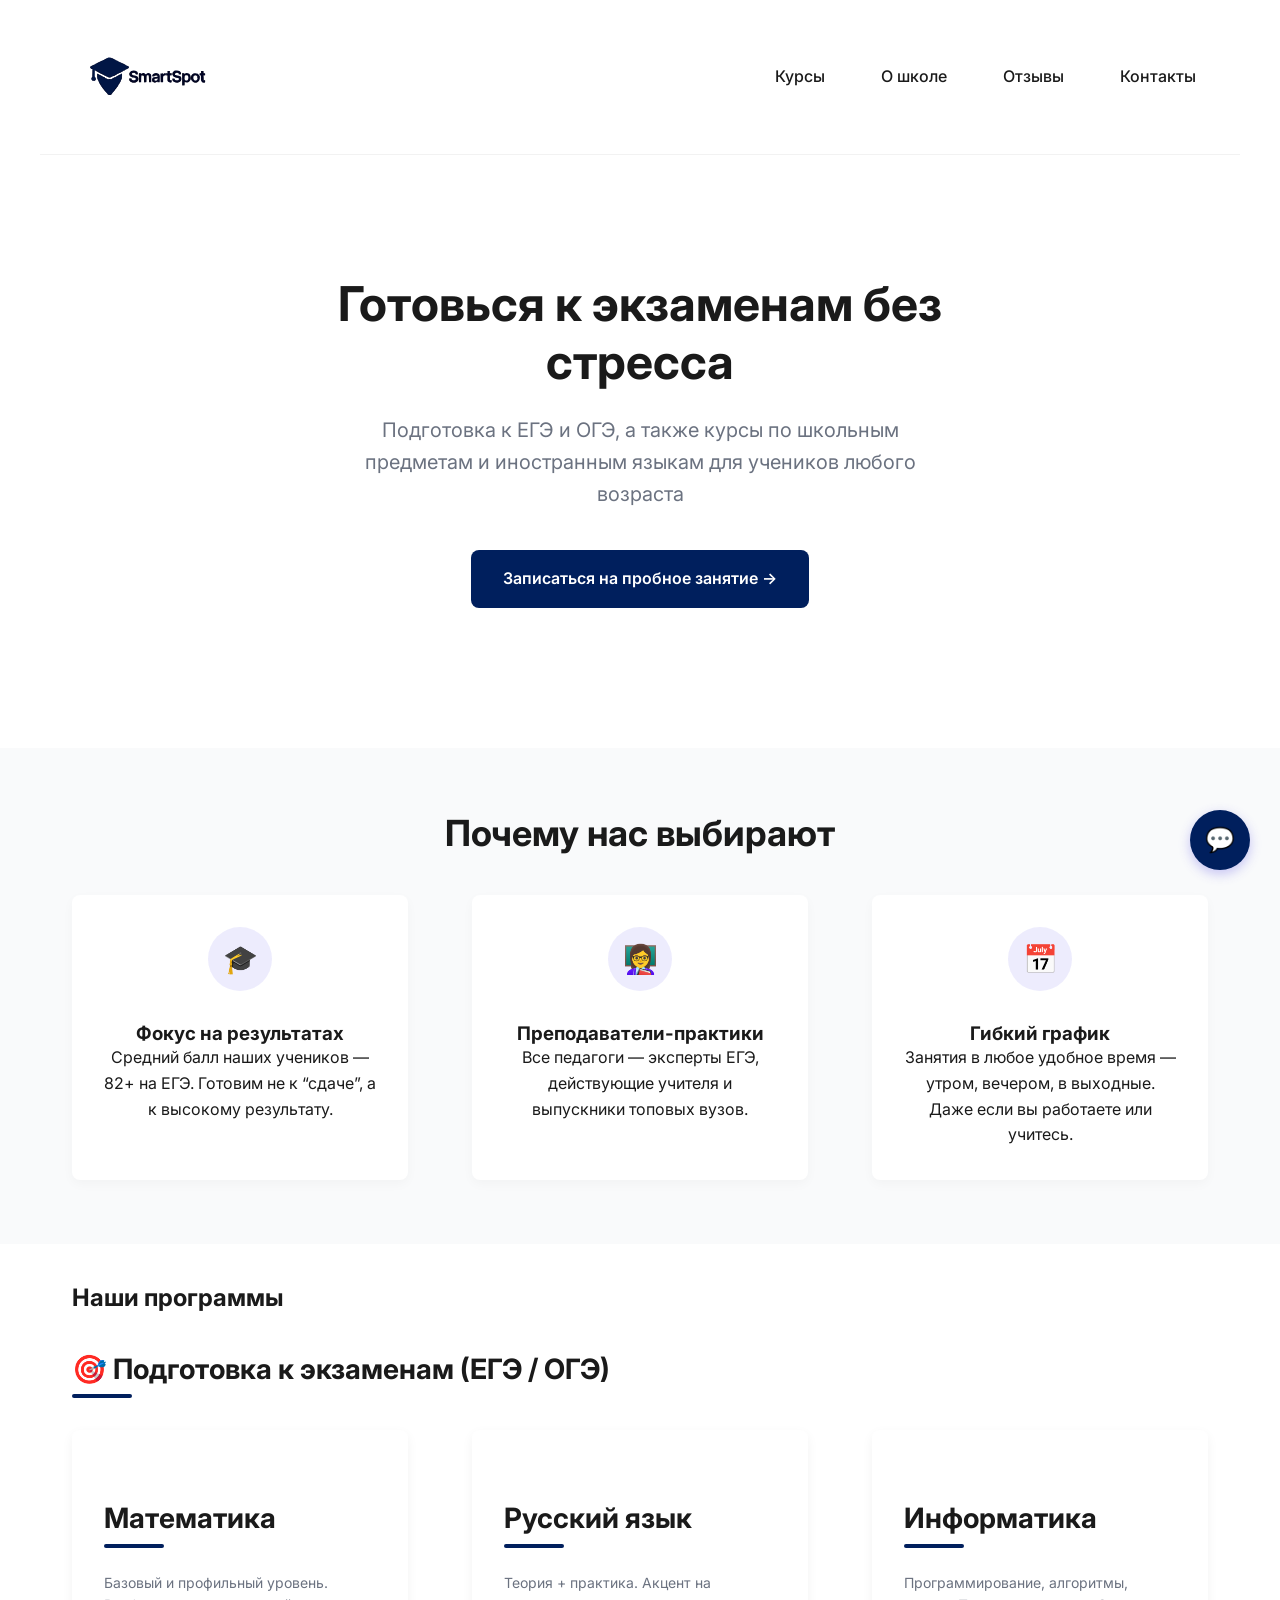
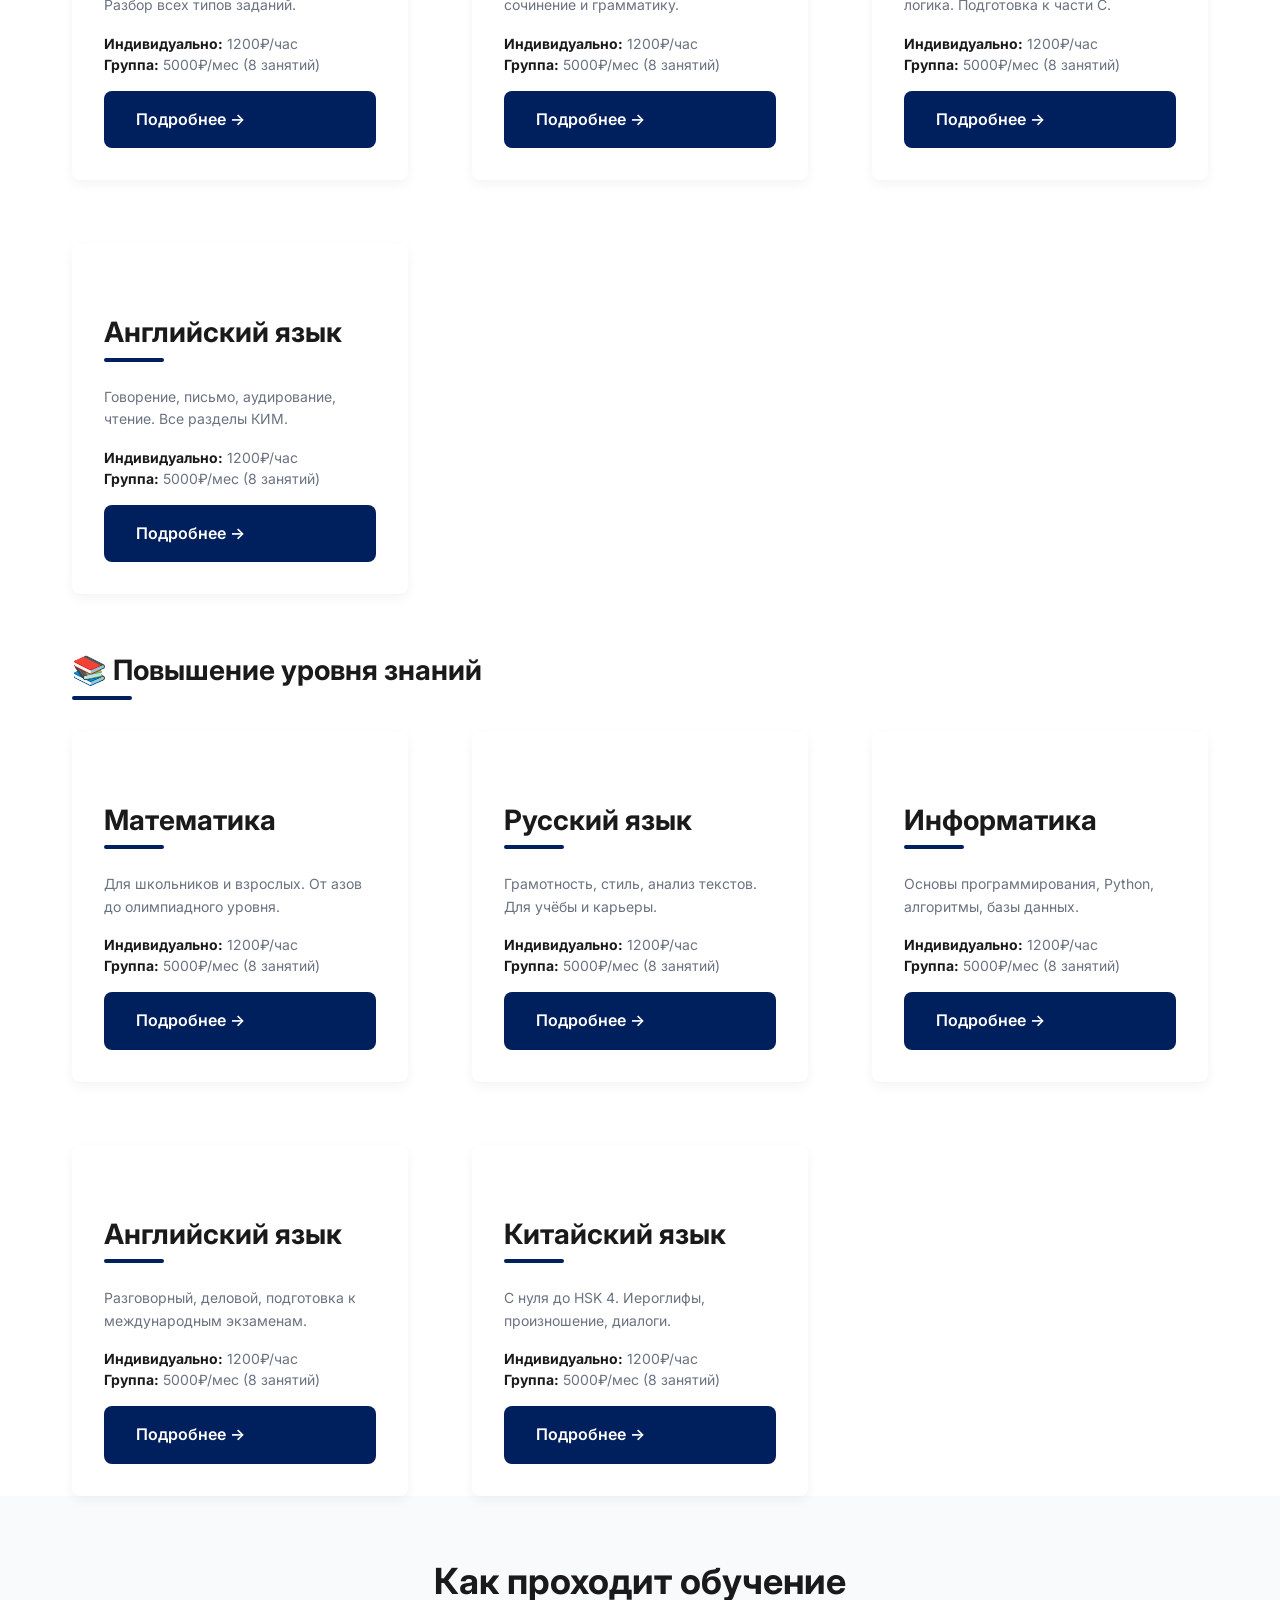
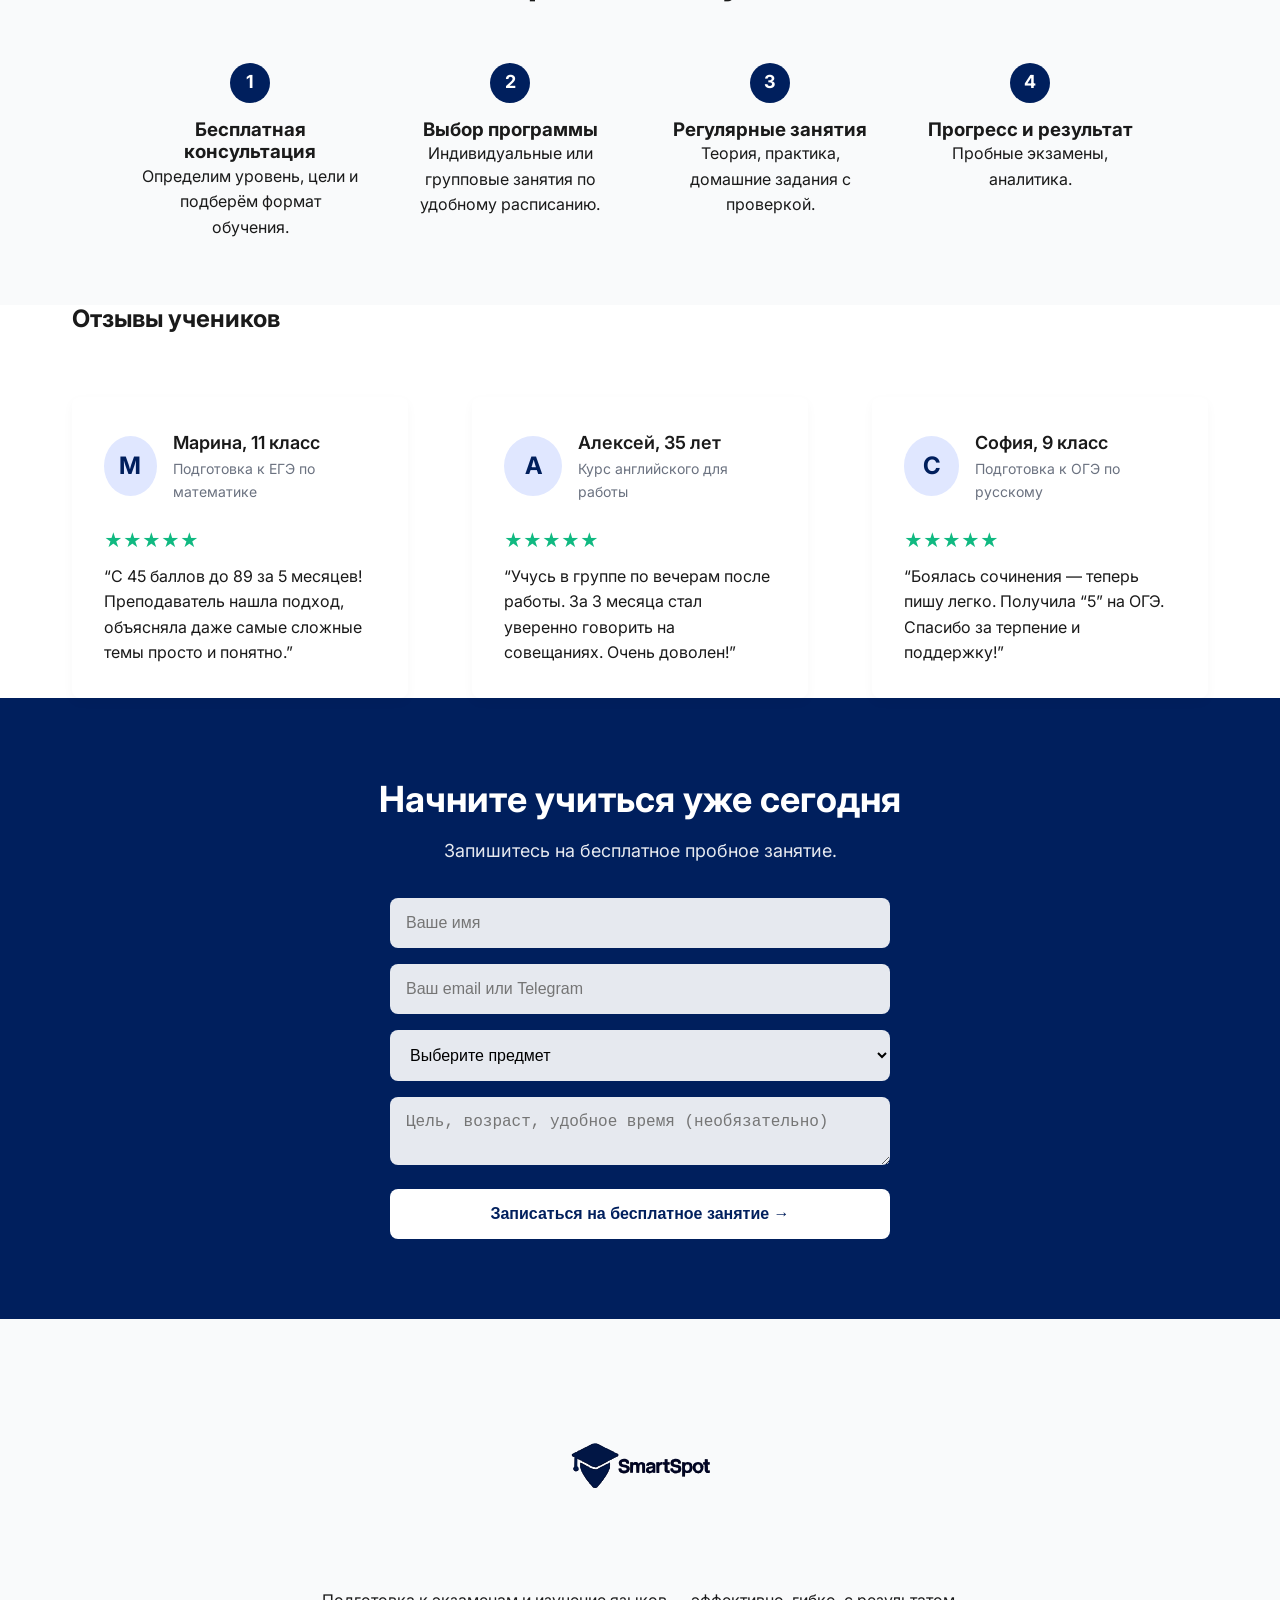
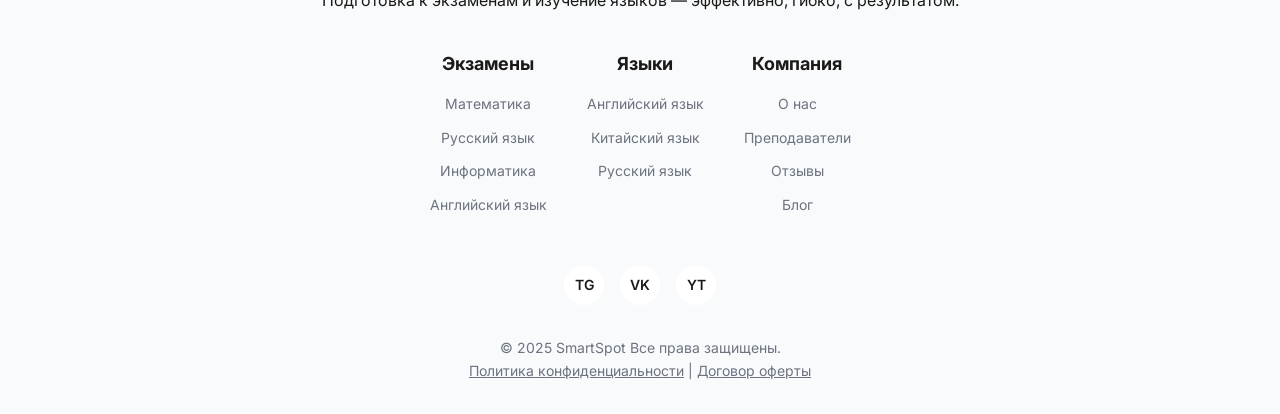
==== commit 7c6cef93: "all individual prices changed" ====
--- a/index.html
+++ b/index.html
@@ -89,7 +89,7 @@
           <div class="course-content">
             <h3 class="course-title">Математика</h3>
             <p class="course-desc">Базовый и профильный уровень. Разбор всех типов заданий.</p>
-            <div class="course-price"><strong>Индивидуально:</strong> 900₽/час<br><strong>Группа:</strong> 5000₽/мес (8 занятий)</div>
+            <div class="course-price"><strong>Индивидуально:</strong> 1200₽/час<br><strong>Группа:</strong> 5000₽/мес (8 занятий)</div>
             <a href="#" class="btn">Подробнее →</a>
           </div>
         </div>
@@ -97,7 +97,7 @@
           <div class="course-content">
             <h3 class="course-title">Русский язык</h3>
             <p class="course-desc">Теория + практика. Акцент на сочинение и грамматику.</p>
-            <div class="course-price"><strong>Индивидуально:</strong> 900₽/час<br><strong>Группа:</strong> 5000₽/мес (8 занятий)</div>
+            <div class="course-price"><strong>Индивидуально:</strong> 1200₽/час<br><strong>Группа:</strong> 5000₽/мес (8 занятий)</div>
             <a href="#" class="btn">Подробнее →</a>
           </div>
         </div>
@@ -105,7 +105,7 @@
           <div class="course-content">
             <h3 class="course-title">Информатика</h3>
             <p class="course-desc">Программирование, алгоритмы, логика. Подготовка к части С.</p>
-            <div class="course-price"><strong>Индивидуально:</strong> 900₽/час<br><strong>Группа:</strong> 5000₽/мес (8 занятий)</div>
+            <div class="course-price"><strong>Индивидуально:</strong> 1200₽/час<br><strong>Группа:</strong> 5000₽/мес (8 занятий)</div>
             <a href="#" class="btn">Подробнее →</a>
           </div>
         </div>
@@ -113,7 +113,7 @@
           <div class="course-content">
             <h3 class="course-title">Английский язык</h3>
             <p class="course-desc">Говорение, письмо, аудирование, чтение. Все разделы КИМ.</p>
-            <div class="course-price"><strong>Индивидуально:</strong> 900₽/час<br><strong>Группа:</strong> 5000₽/мес (8 занятий)</div>
+            <div class="course-price"><strong>Индивидуально:</strong> 1200₽/час<br><strong>Группа:</strong> 5000₽/мес (8 занятий)</div>
             <a href="#" class="btn">Подробнее →</a>
           </div>
         </div>
@@ -127,7 +127,7 @@
           <div class="course-content">
             <h3 class="course-title">Математика</h3>
             <p class="course-desc">Для школьников и взрослых. От азов до олимпиадного уровня.</p>
-            <div class="course-price"><strong>Индивидуально:</strong> 900₽/час<br><strong>Группа:</strong> 5000₽/мес (8 занятий)</div>
+            <div class="course-price"><strong>Индивидуально:</strong> 1200₽/час<br><strong>Группа:</strong> 5000₽/мес (8 занятий)</div>
             <a href="#" class="btn">Подробнее →</a>
           </div>
         </div>
@@ -135,7 +135,7 @@
           <div class="course-content">
             <h3 class="course-title">Русский язык</h3>
             <p class="course-desc">Грамотность, стиль, анализ текстов. Для учёбы и карьеры.</p>
-            <div class="course-price"><strong>Индивидуально:</strong> 900₽/час<br><strong>Группа:</strong> 5000₽/мес (8 занятий)</div>
+            <div class="course-price"><strong>Индивидуально:</strong> 1200₽/час<br><strong>Группа:</strong> 5000₽/мес (8 занятий)</div>
             <a href="#" class="btn">Подробнее →</a>
           </div>
         </div>
@@ -143,7 +143,7 @@
           <div class="course-content">
             <h3 class="course-title">Информатика</h3>
             <p class="course-desc">Основы программирования, Python, алгоритмы, базы данных.</p>
-            <div class="course-price"><strong>Индивидуально:</strong> 900₽/час<br><strong>Группа:</strong> 5000₽/мес (8 занятий)</div>
+            <div class="course-price"><strong>Индивидуально:</strong> 1200₽/час<br><strong>Группа:</strong> 5000₽/мес (8 занятий)</div>
             <a href="#" class="btn">Подробнее →</a>
           </div>
         </div>
@@ -151,7 +151,7 @@
           <div class="course-content">
             <h3 class="course-title">Английский язык</h3>
             <p class="course-desc">Разговорный, деловой, подготовка к международным экзаменам.</p>
-            <div class="course-price"><strong>Индивидуально:</strong> 900₽/час<br><strong>Группа:</strong> 5000₽/мес (8 занятий)</div>
+            <div class="course-price"><strong>Индивидуально:</strong> 1200₽/час<br><strong>Группа:</strong> 5000₽/мес (8 занятий)</div>
             <a href="#" class="btn">Подробнее →</a>
           </div>
         </div>
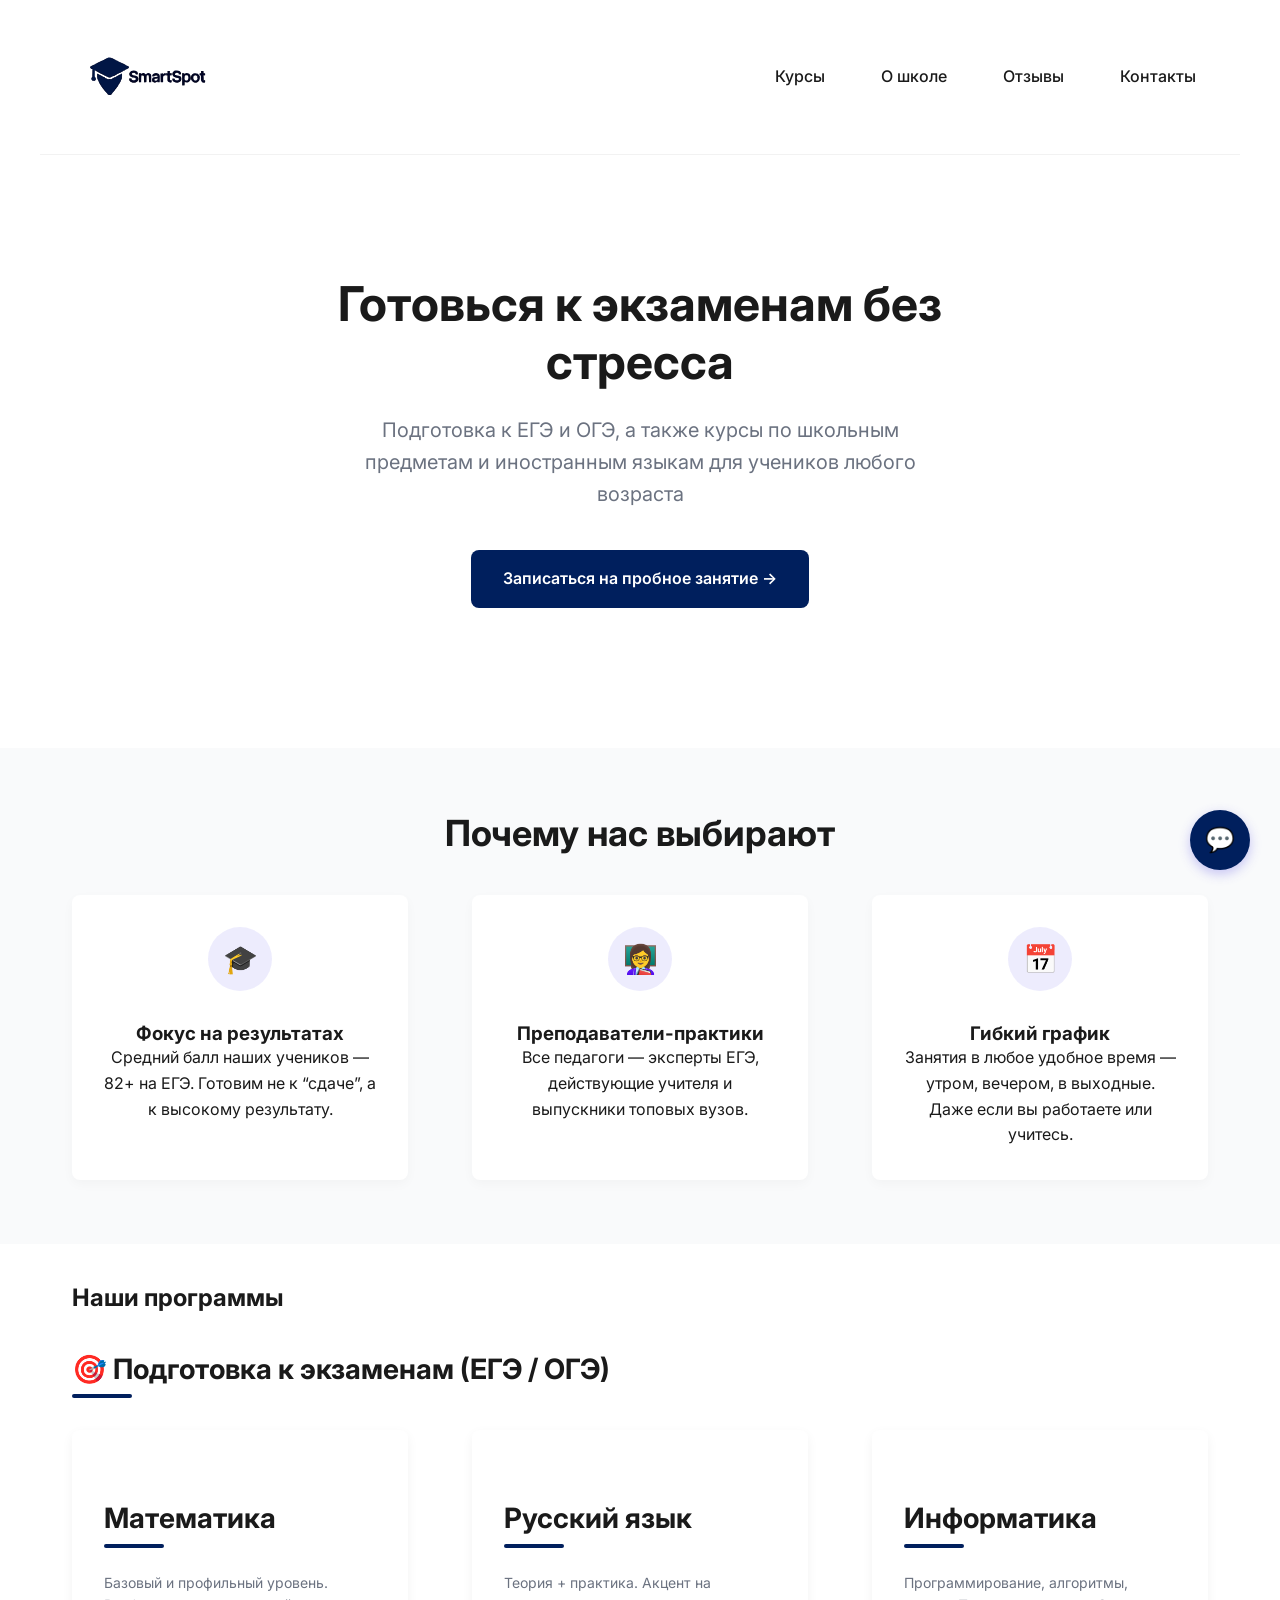
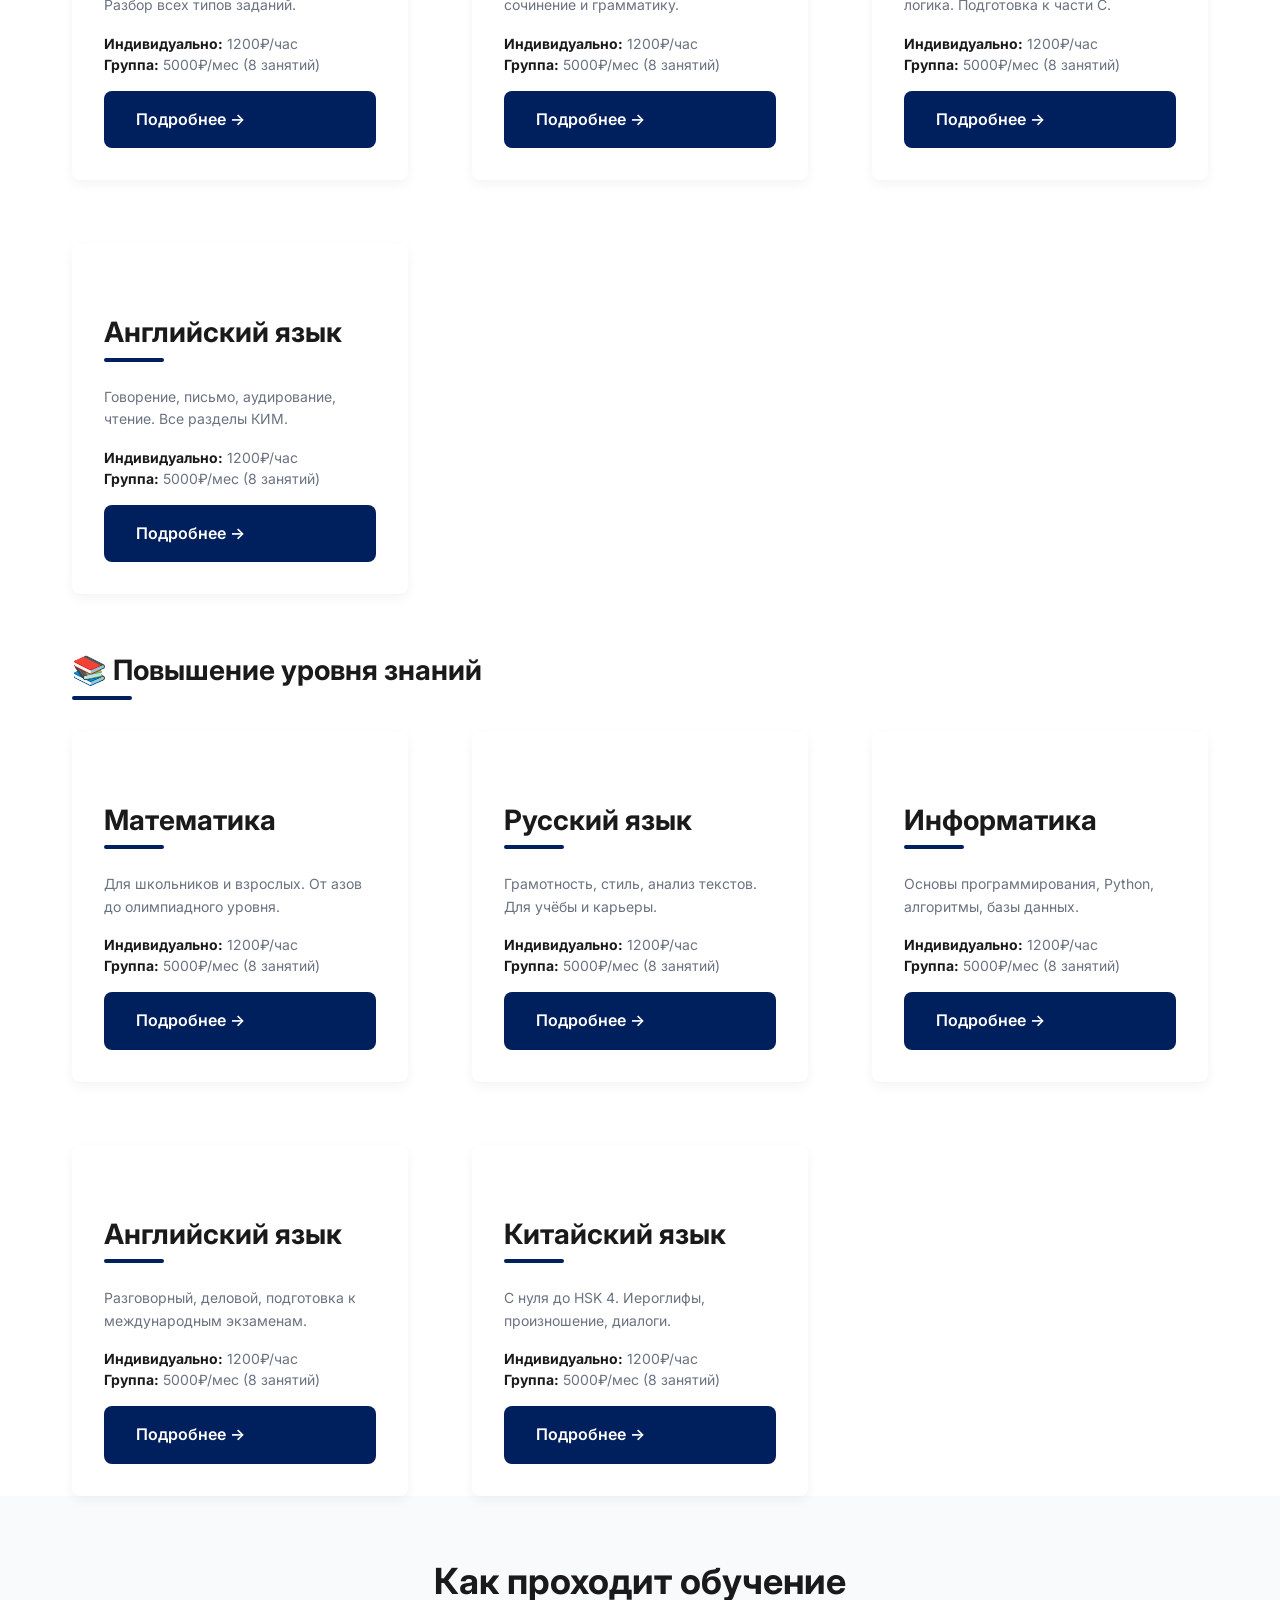
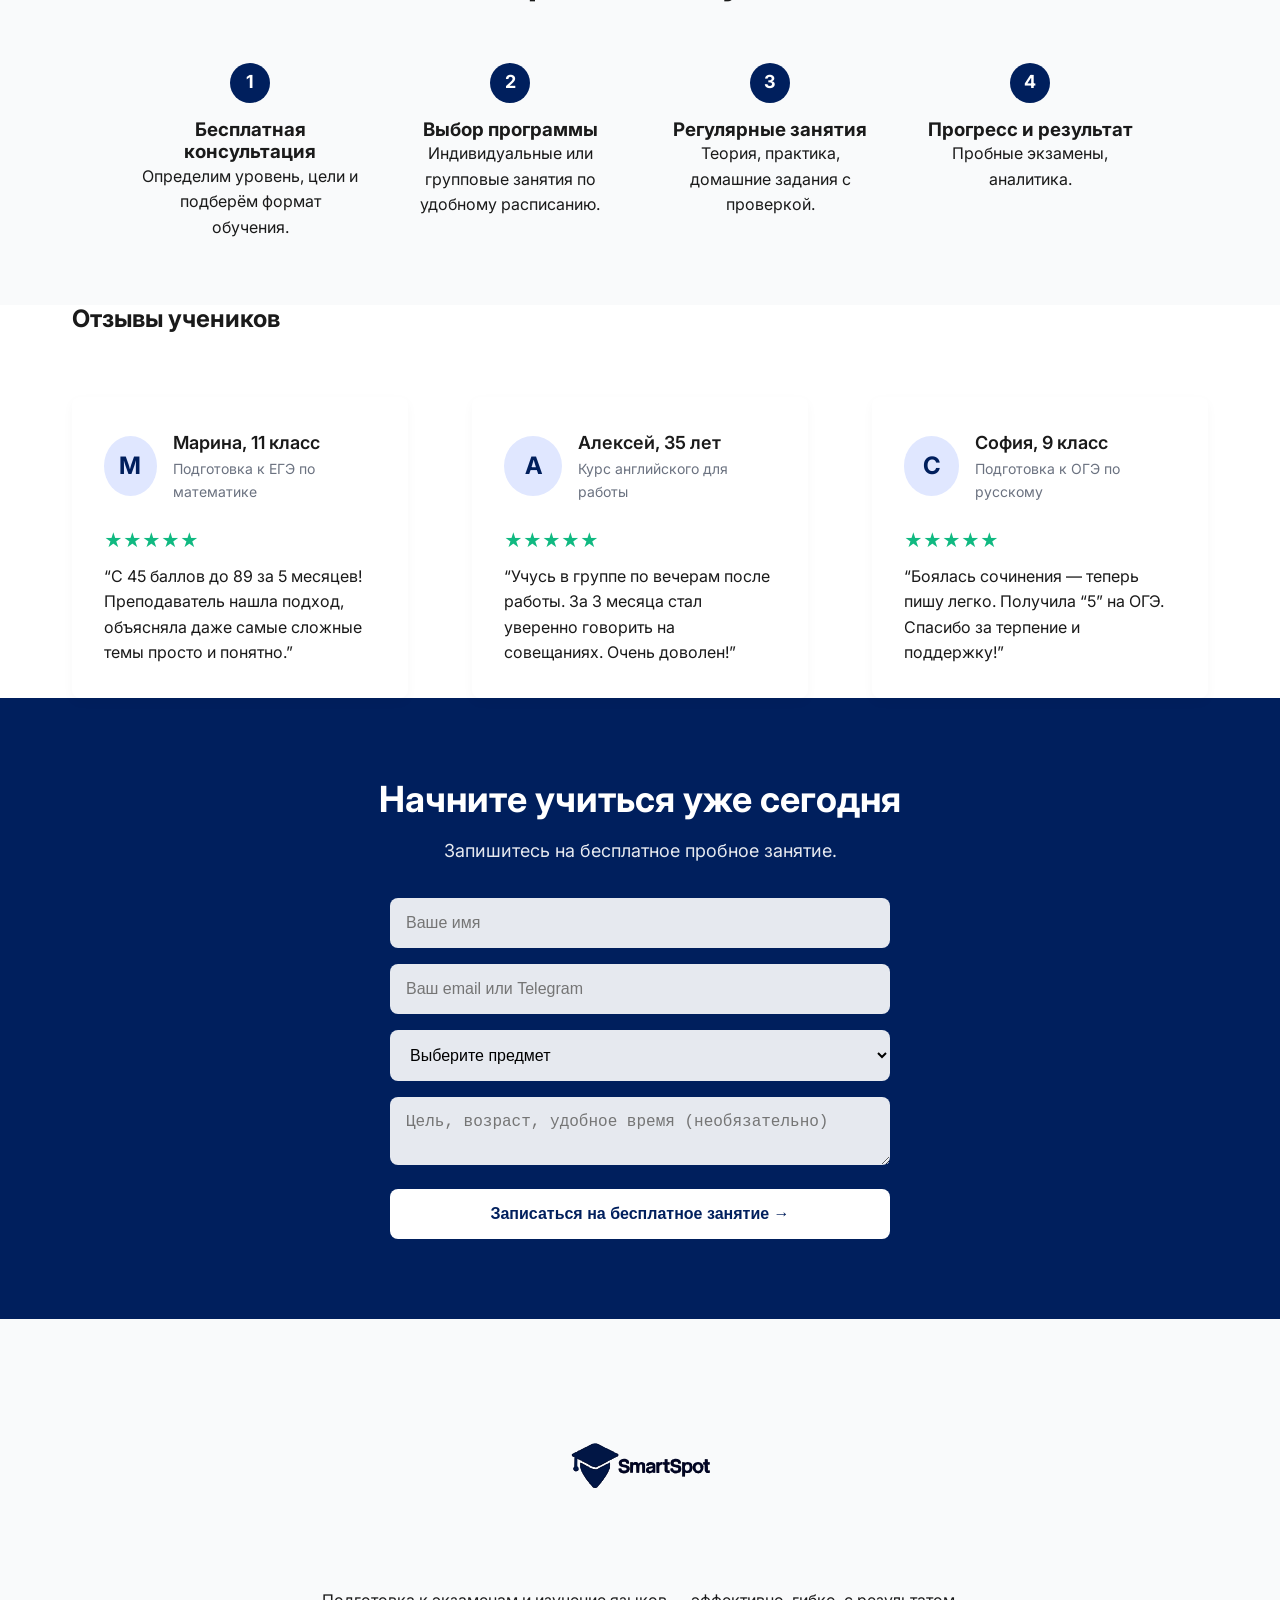
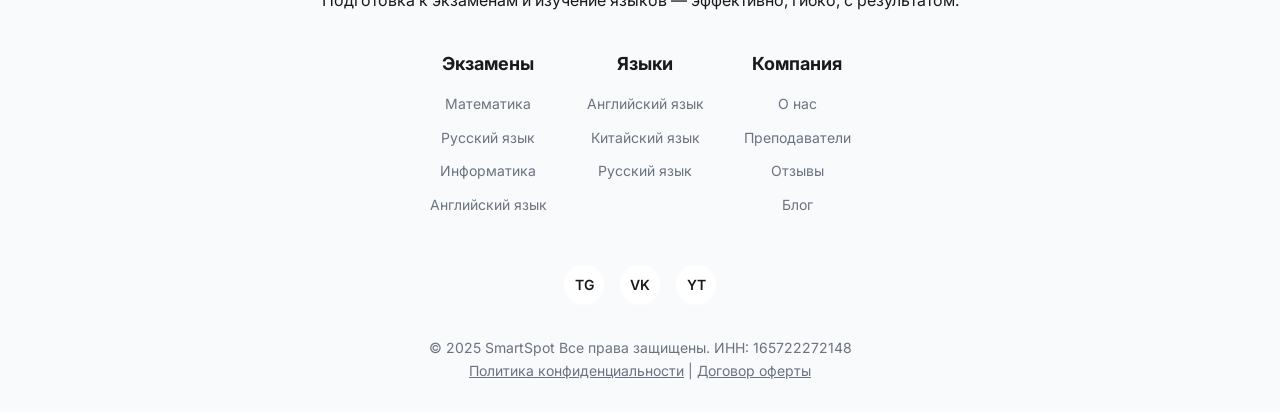
==== commit 62a6bd62: "ИНН добавлен" ====
--- a/index.html
+++ b/index.html
@@ -332,7 +332,7 @@
       </div>
 
       <div class="copyright">
-        © 2025 SmartSpot Все права защищены.<br>
+        © 2025 SmartSpot Все права защищены. ИНН: 165722272148<br>
         <a href="#">Политика конфиденциальности</a> | <a href="#">Договор оферты</a>
       </div>
     </div>
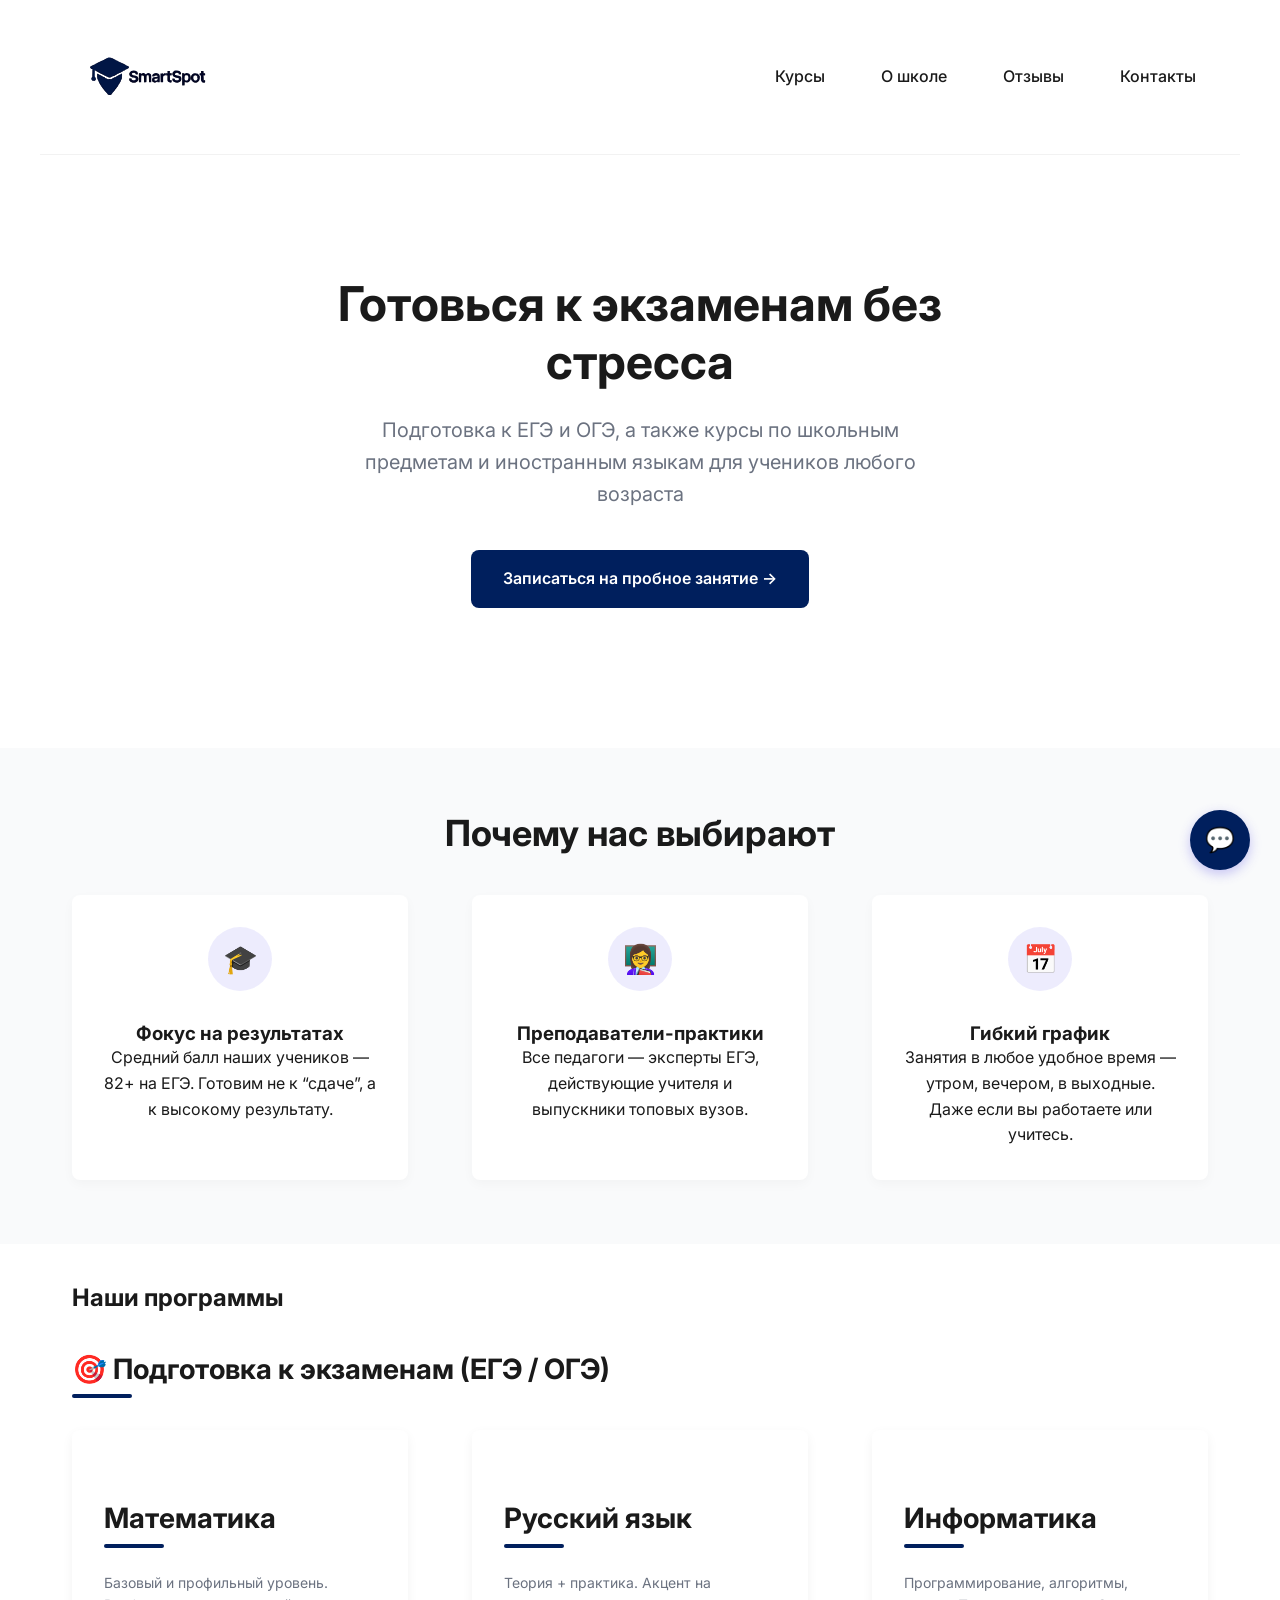
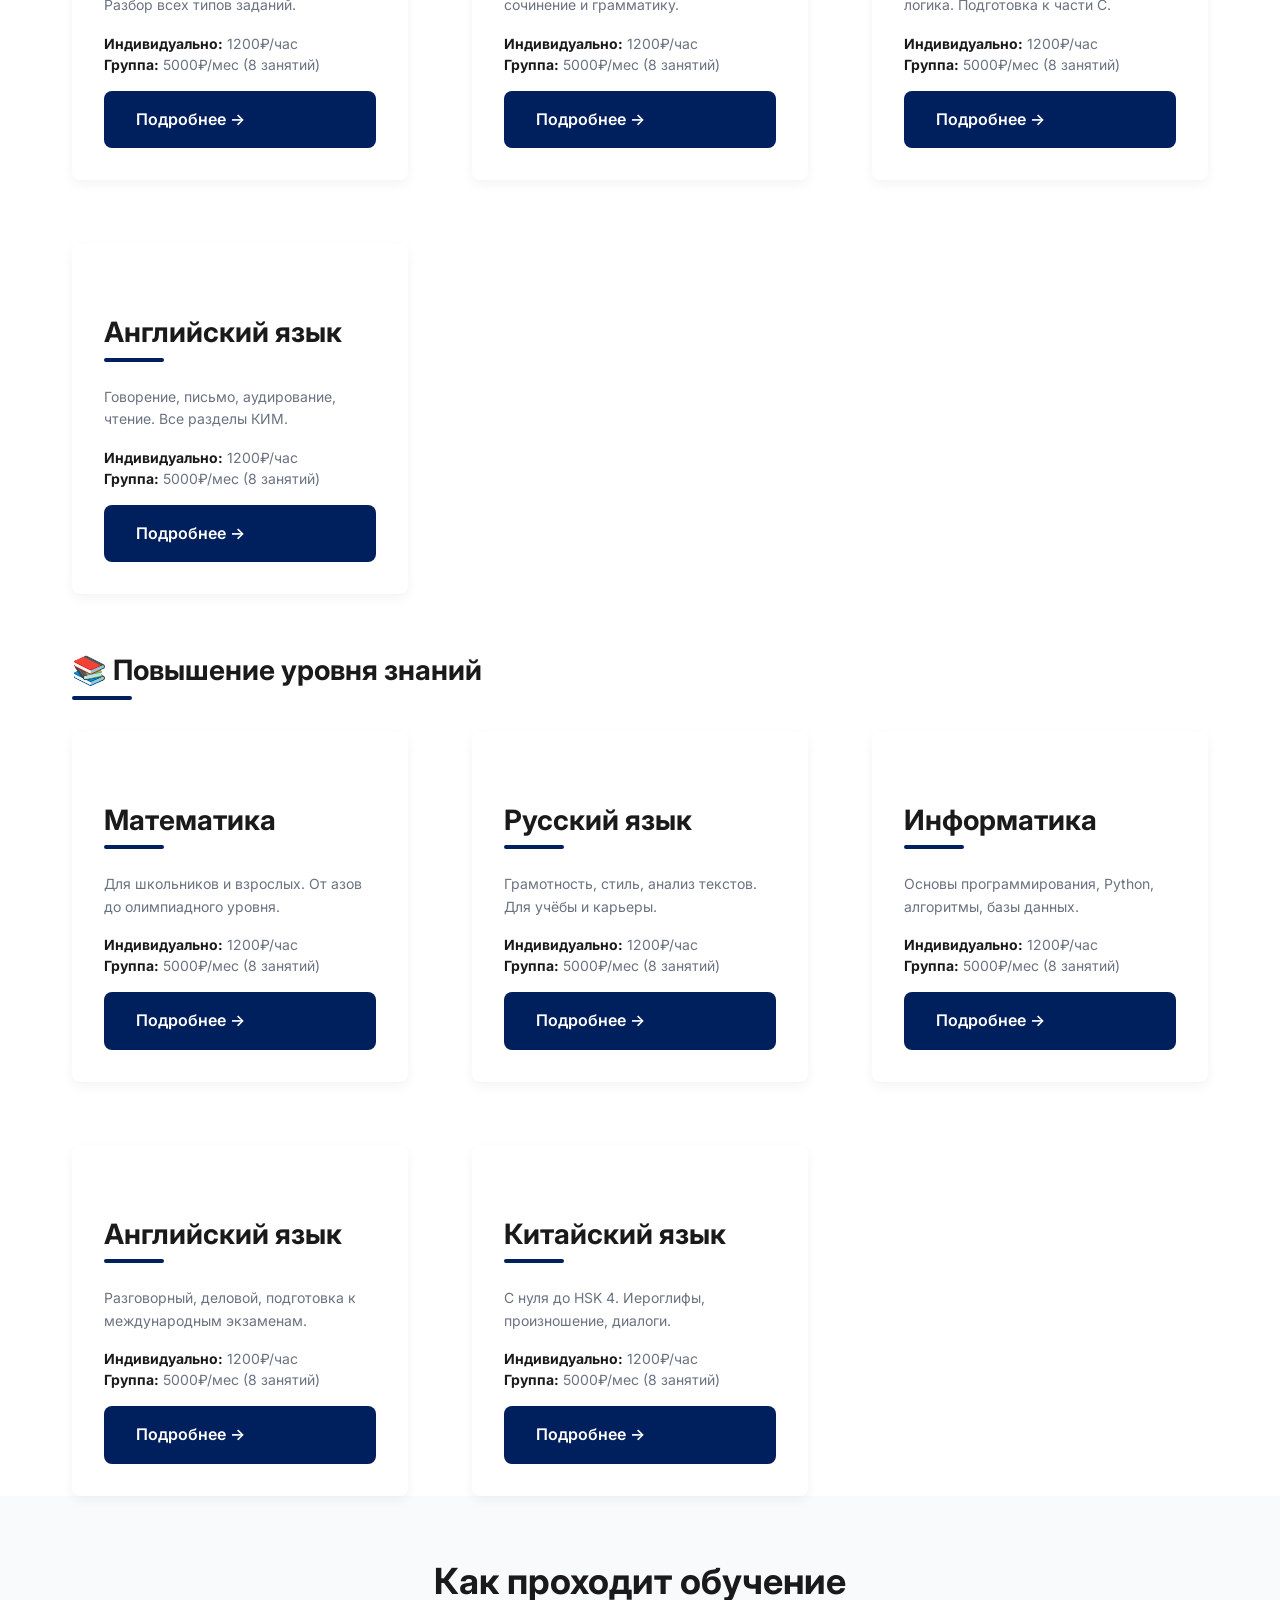
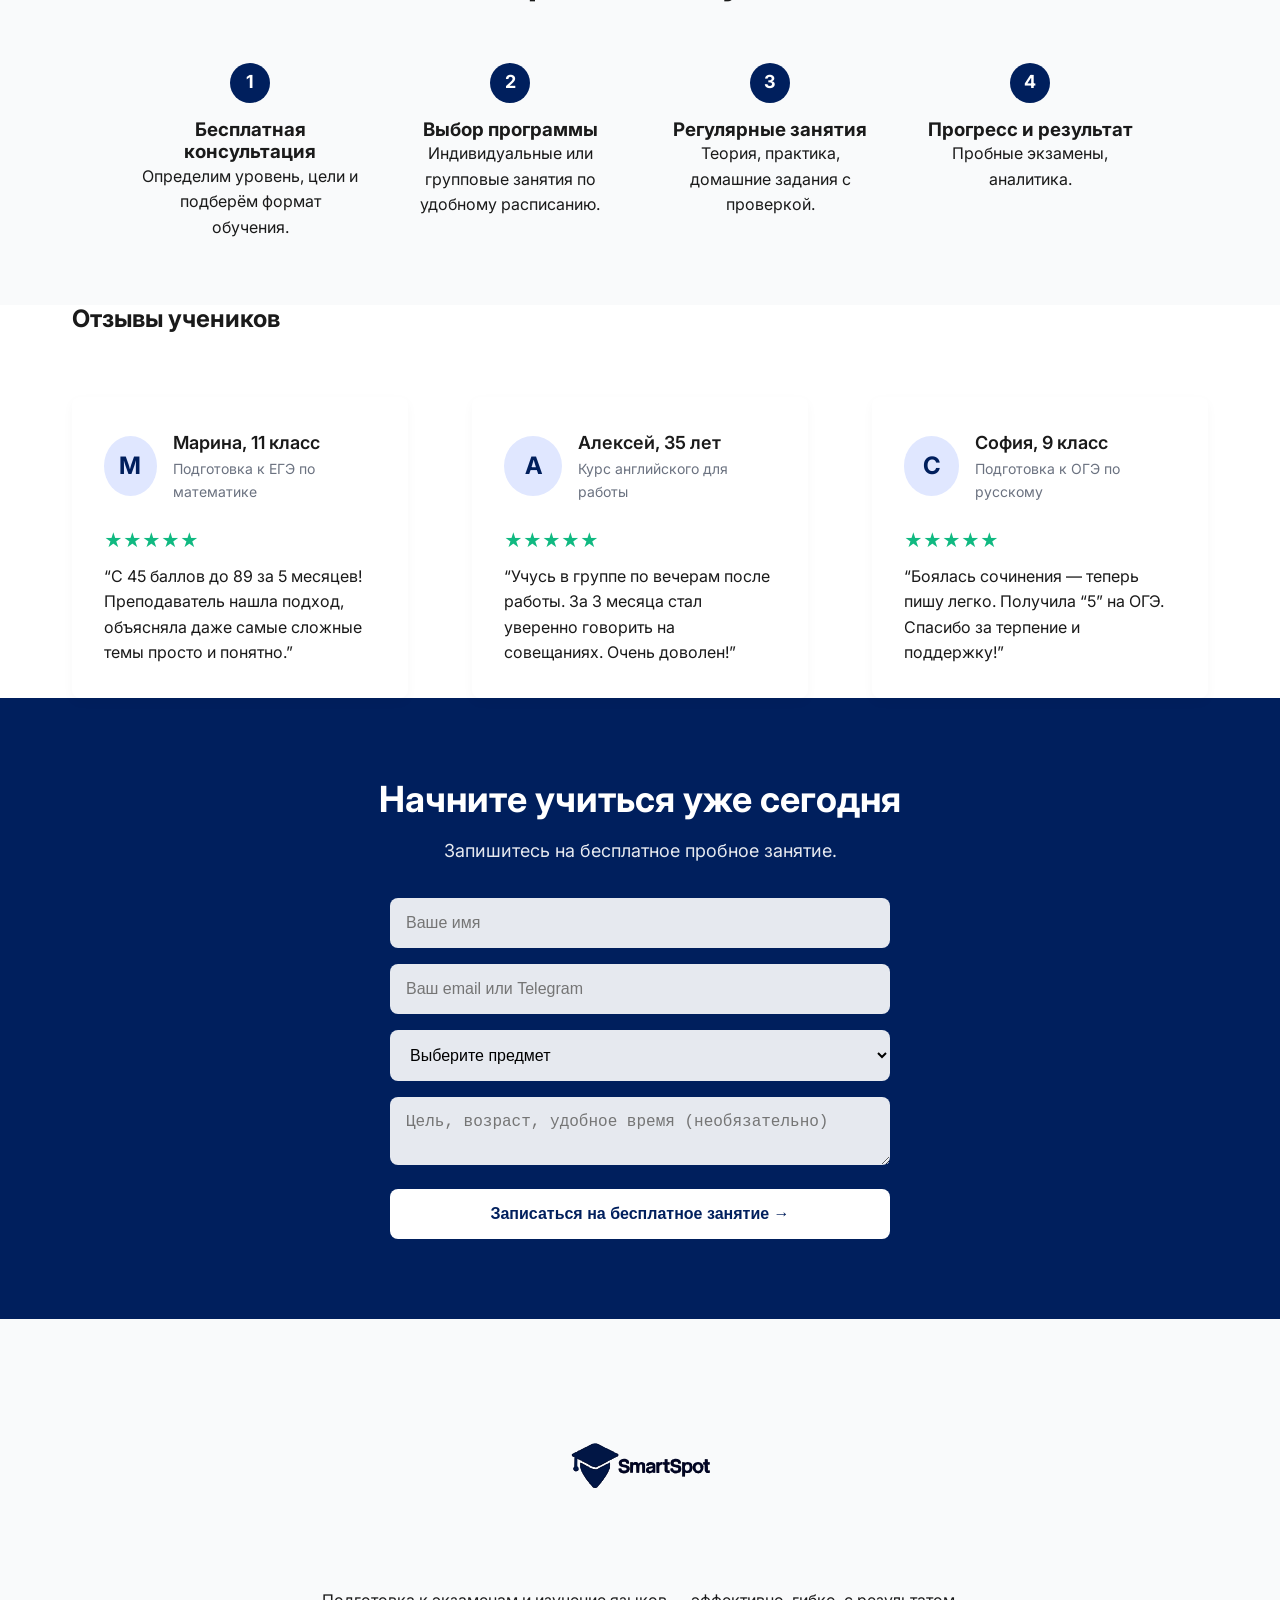
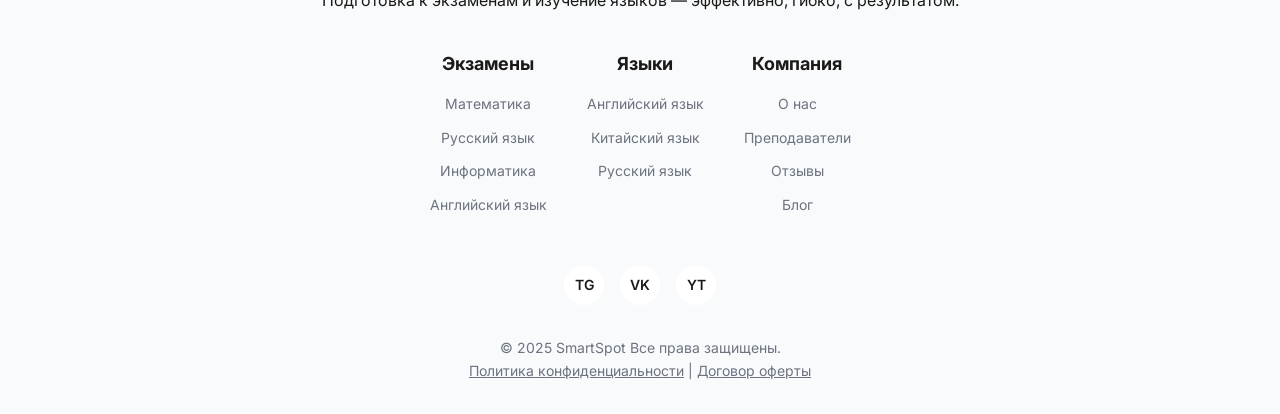
==== commit f615bd3b: "Revert "ИНН добавлен" This reverts commit 62a6bd624e96cce9116b43fcedf5181afef0830f." ====
--- a/index.html
+++ b/index.html
@@ -332,7 +332,7 @@
       </div>
 
       <div class="copyright">
-        © 2025 SmartSpot Все права защищены. ИНН: 165722272148<br>
+        © 2025 SmartSpot Все права защищены.<br>
         <a href="#">Политика конфиденциальности</a> | <a href="#">Договор оферты</a>
       </div>
     </div>
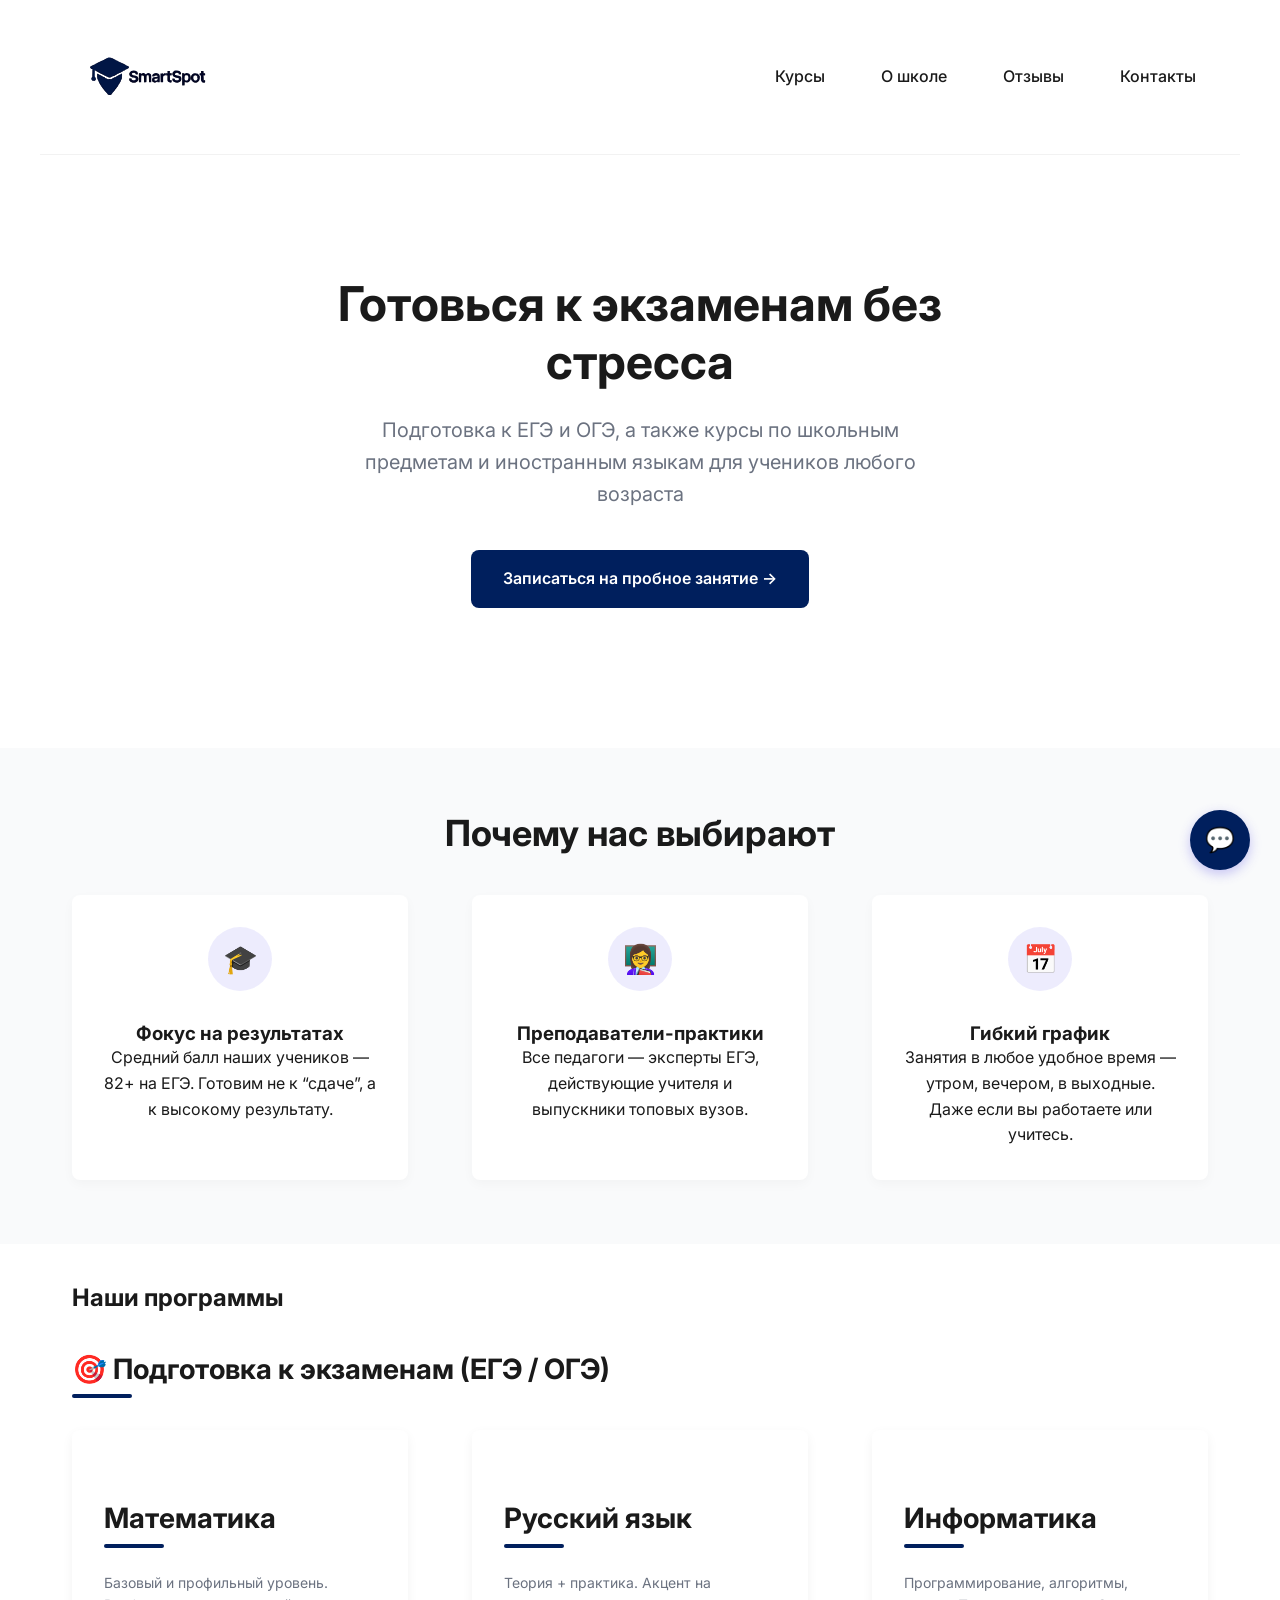
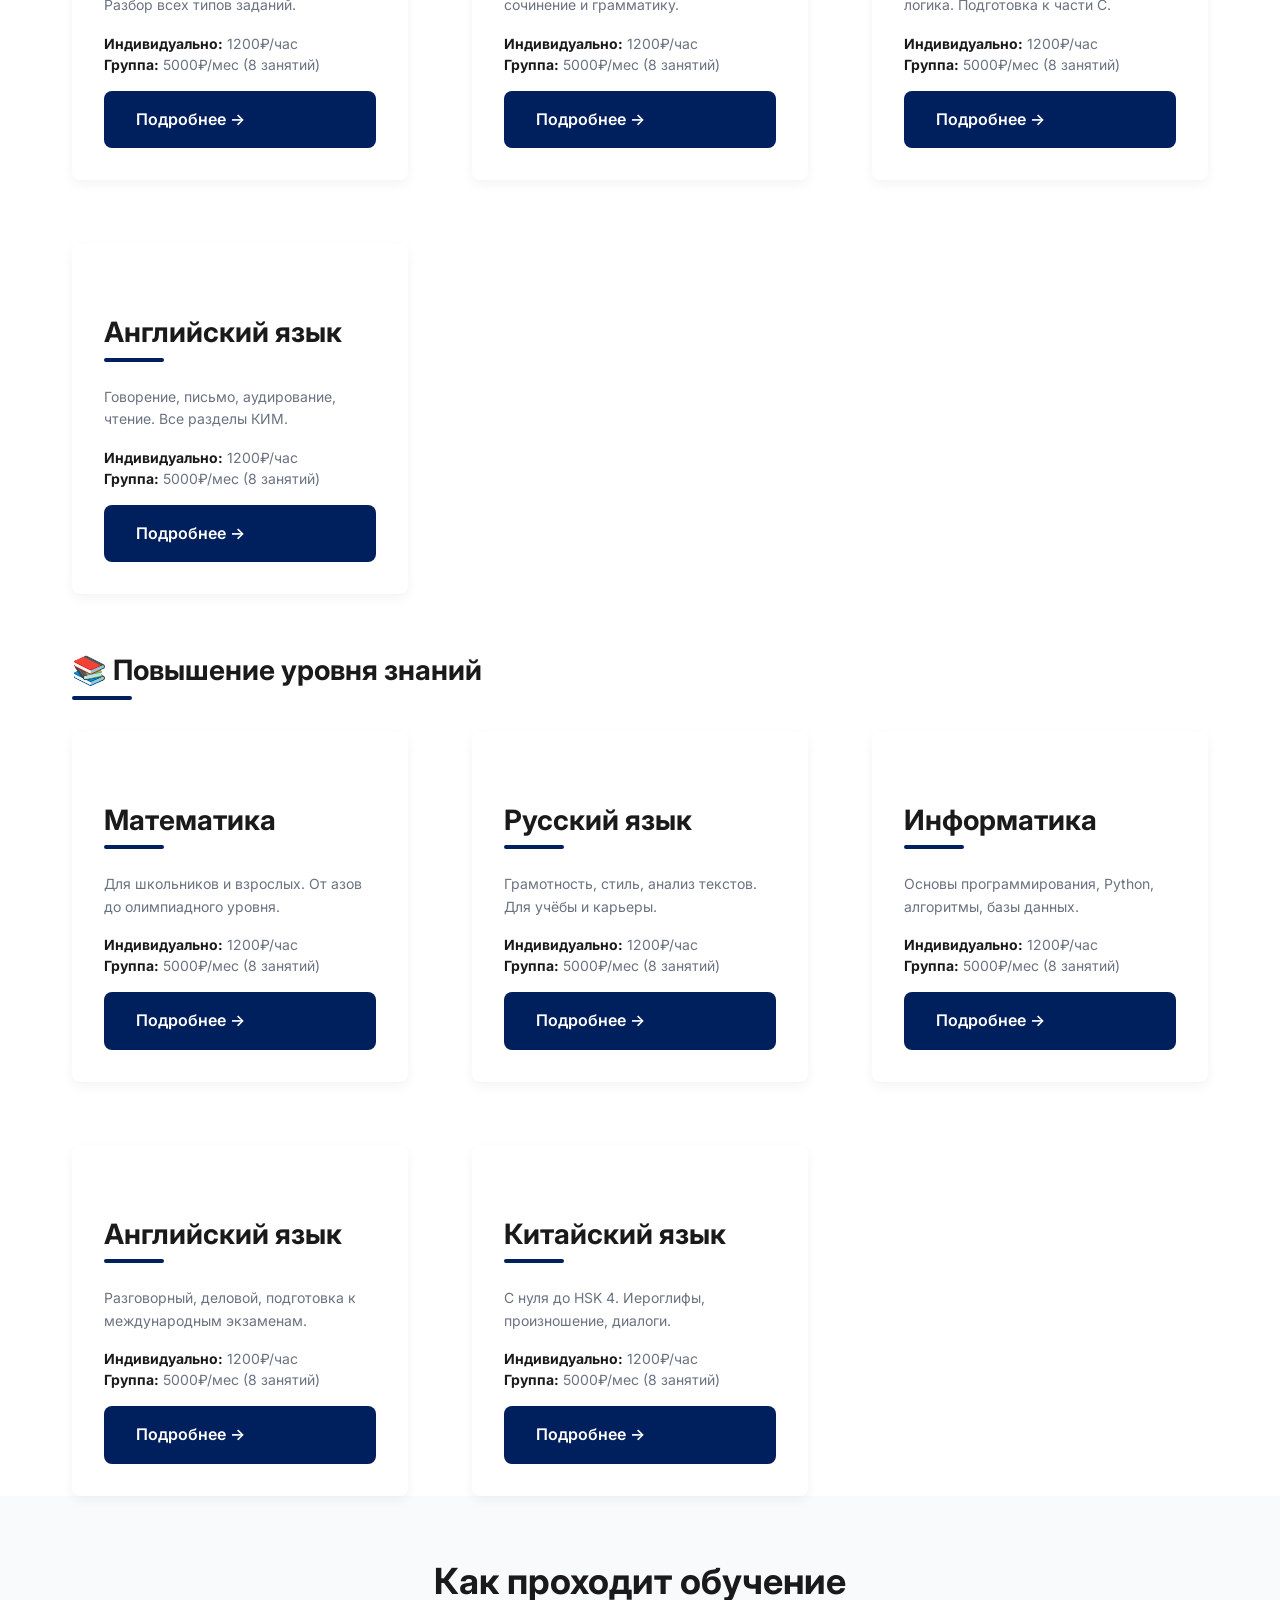
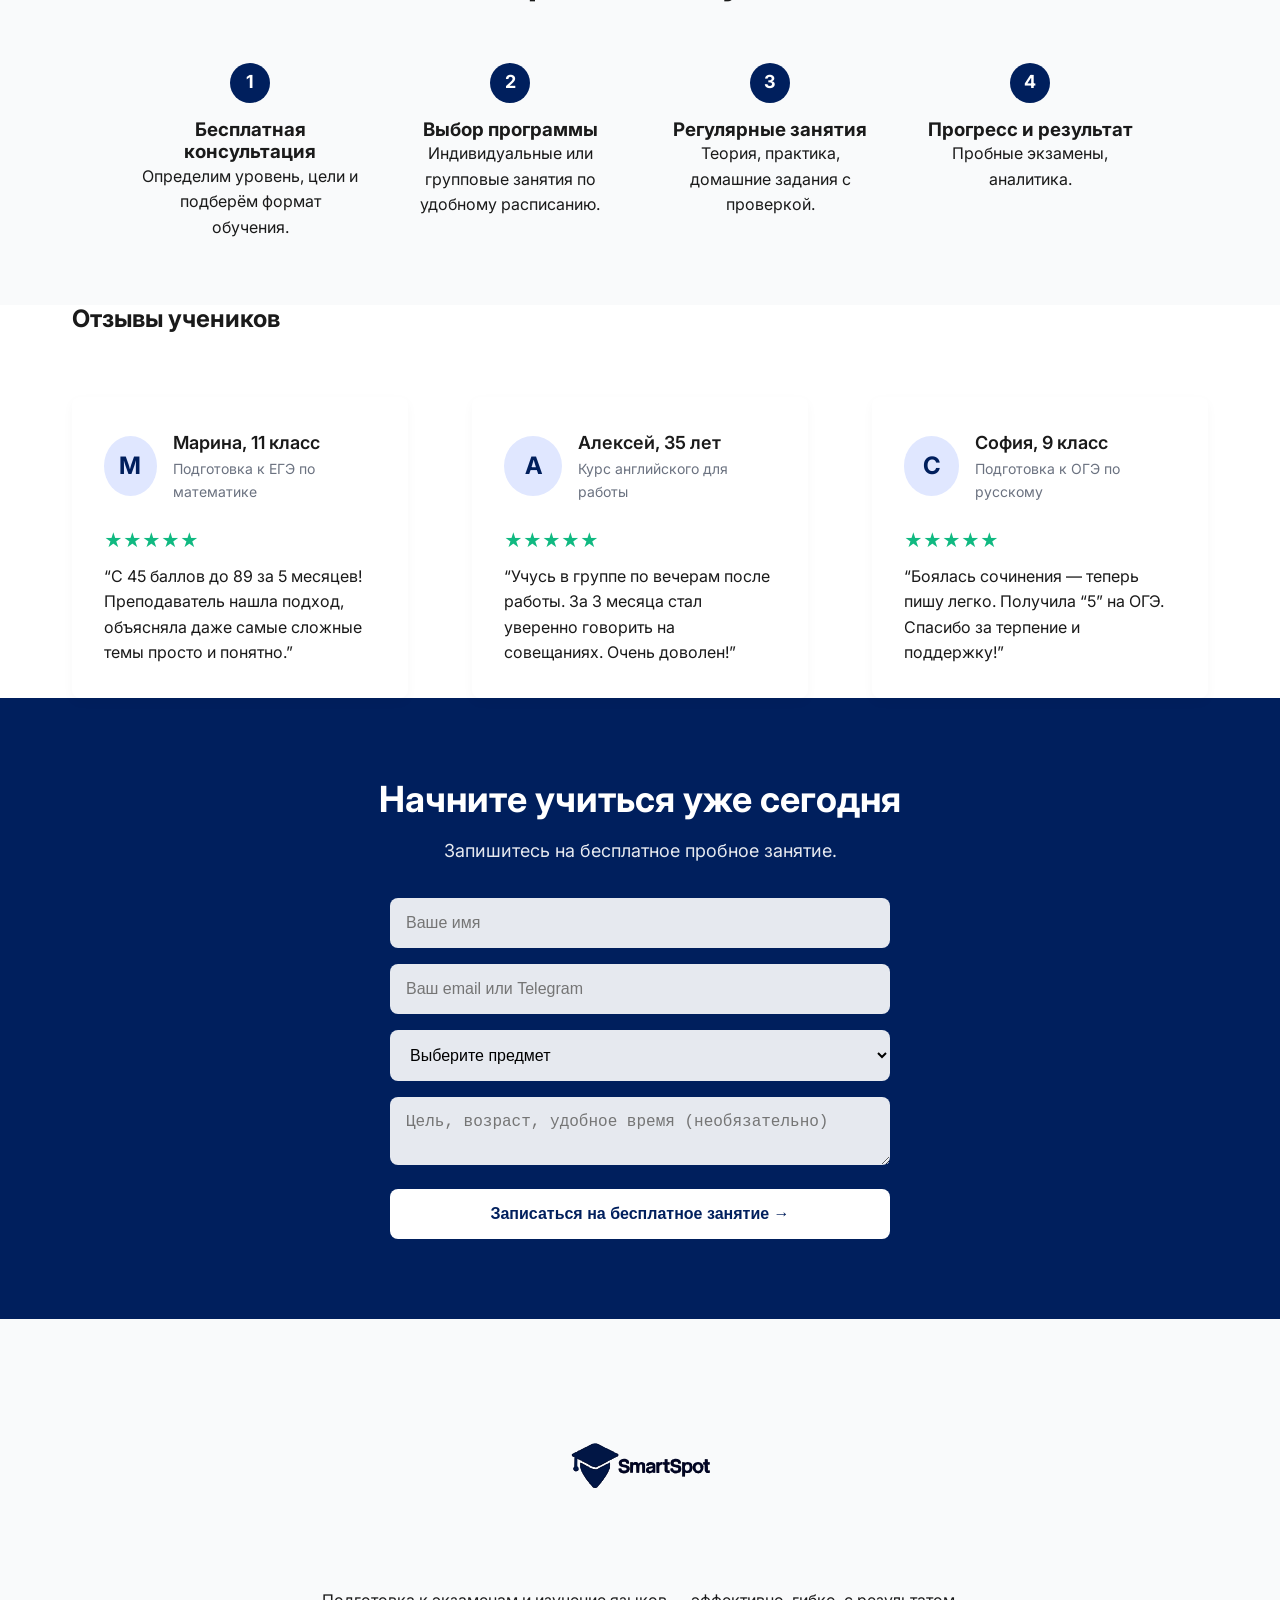
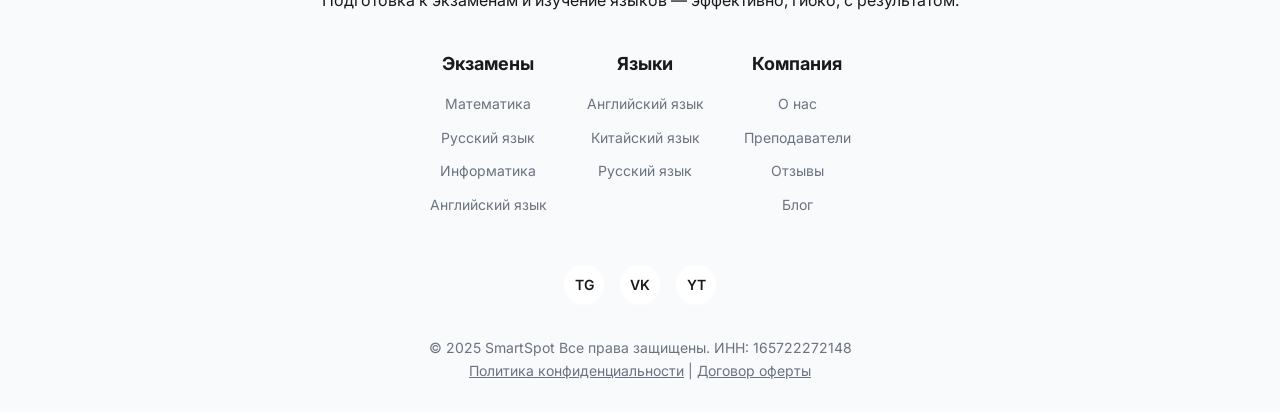
==== commit b50b2b98: "INN added" ====
--- a/index.html
+++ b/index.html
@@ -332,7 +332,7 @@
       </div>
 
       <div class="copyright">
-        © 2025 SmartSpot Все права защищены.<br>
+        © 2025 SmartSpot Все права защищены. ИНН: 165722272148<br>
         <a href="#">Политика конфиденциальности</a> | <a href="#">Договор оферты</a>
       </div>
     </div>
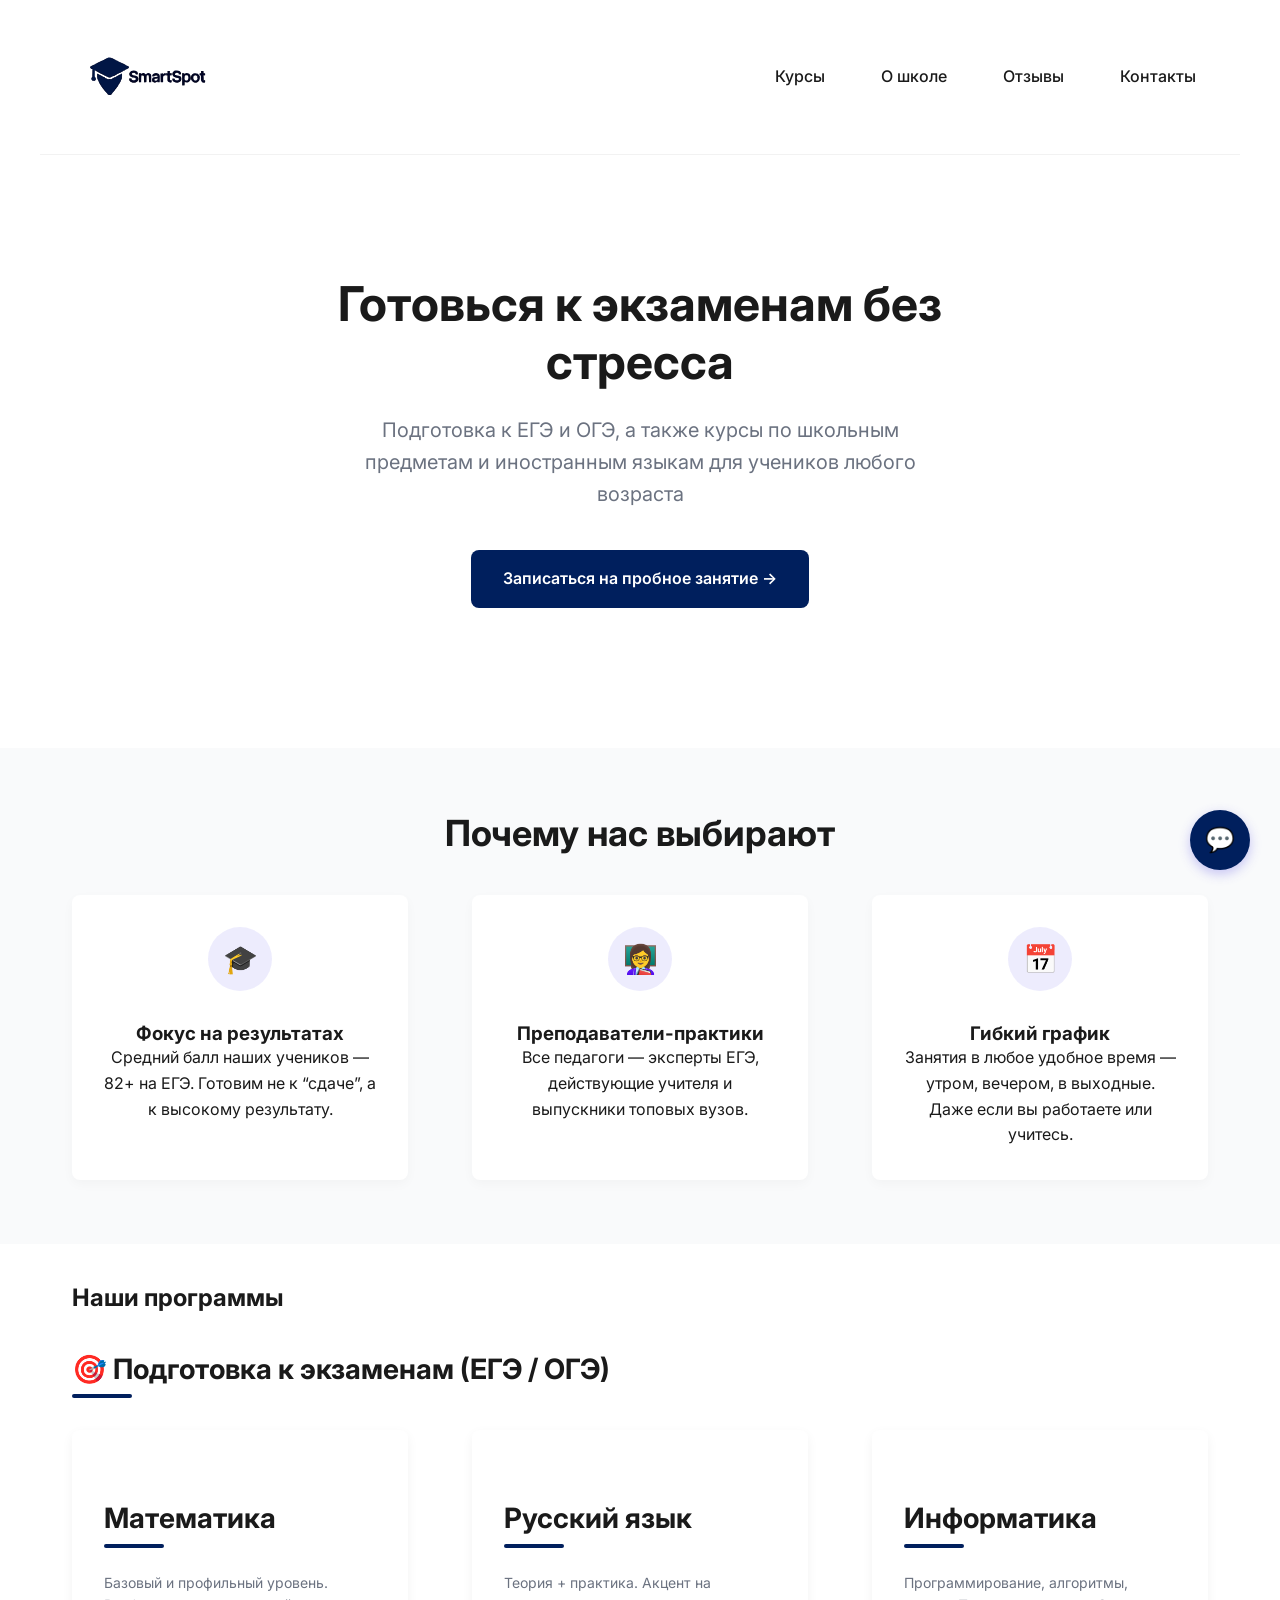
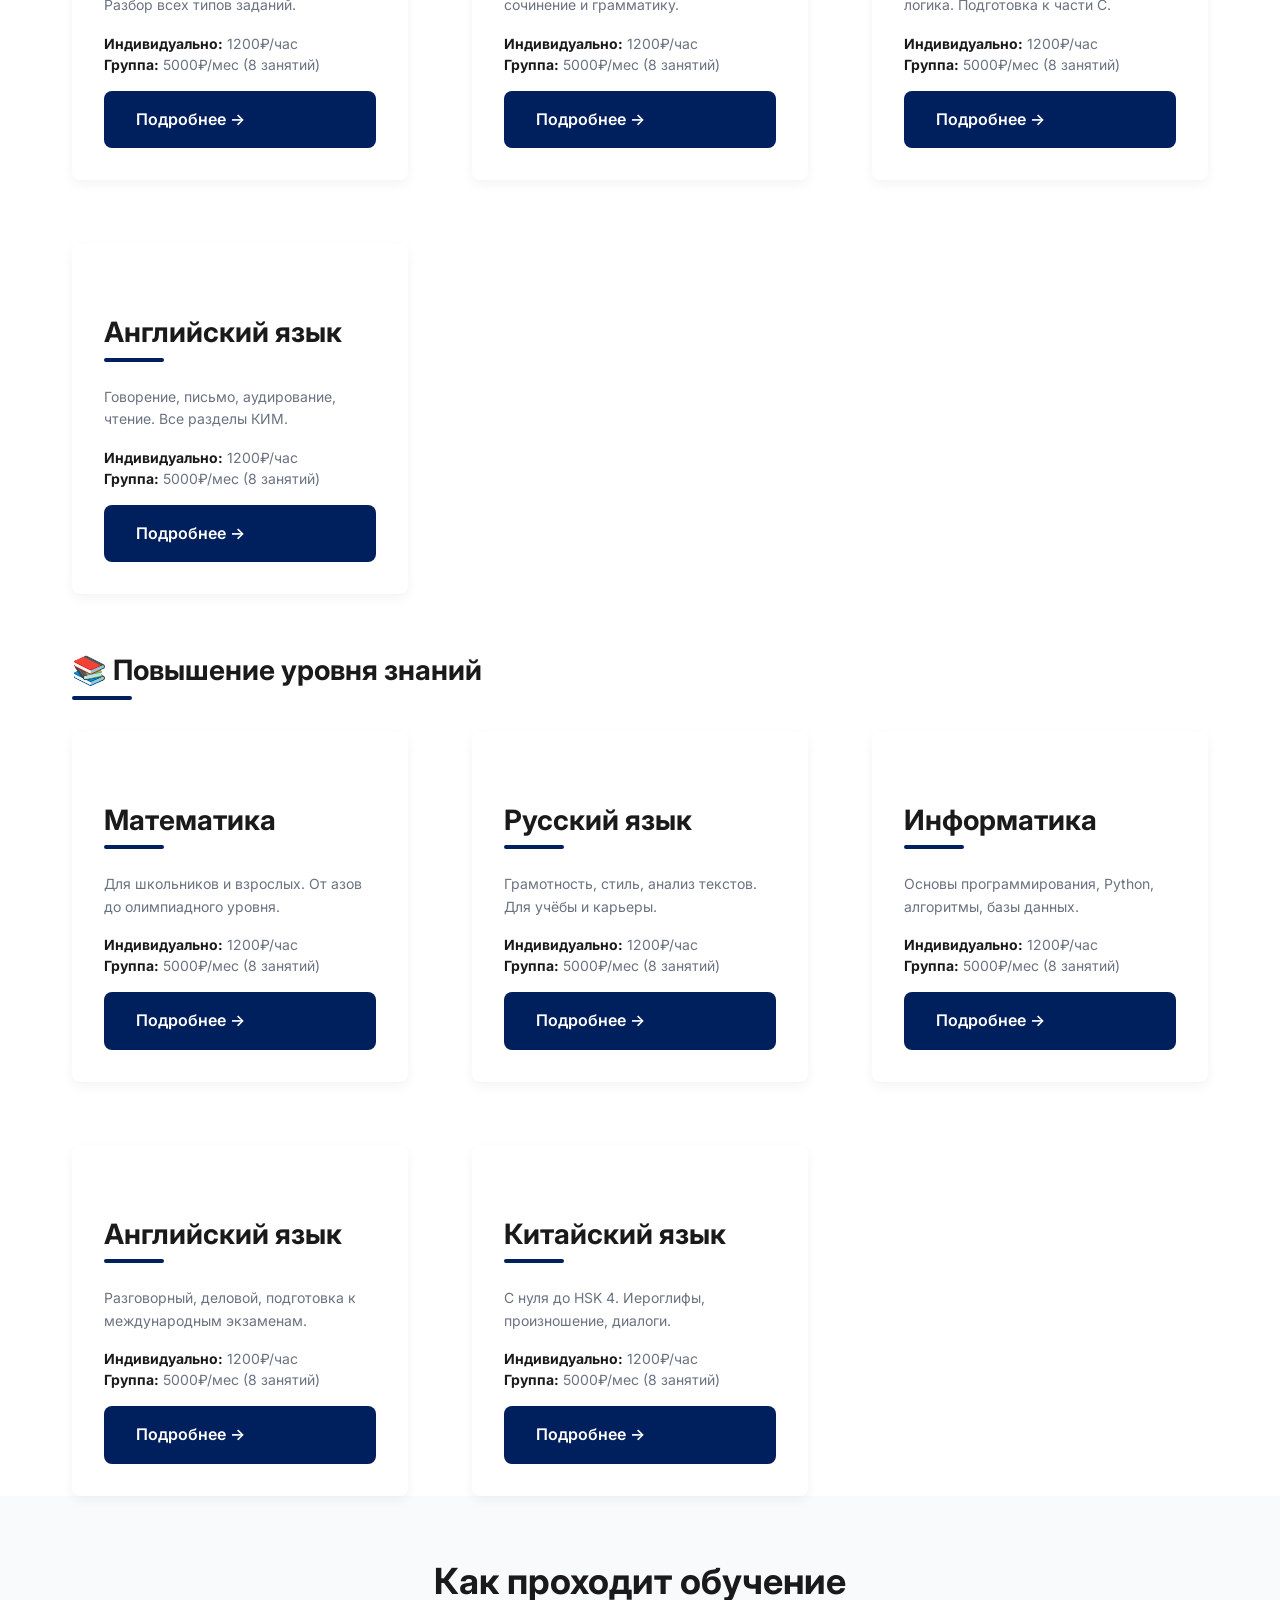
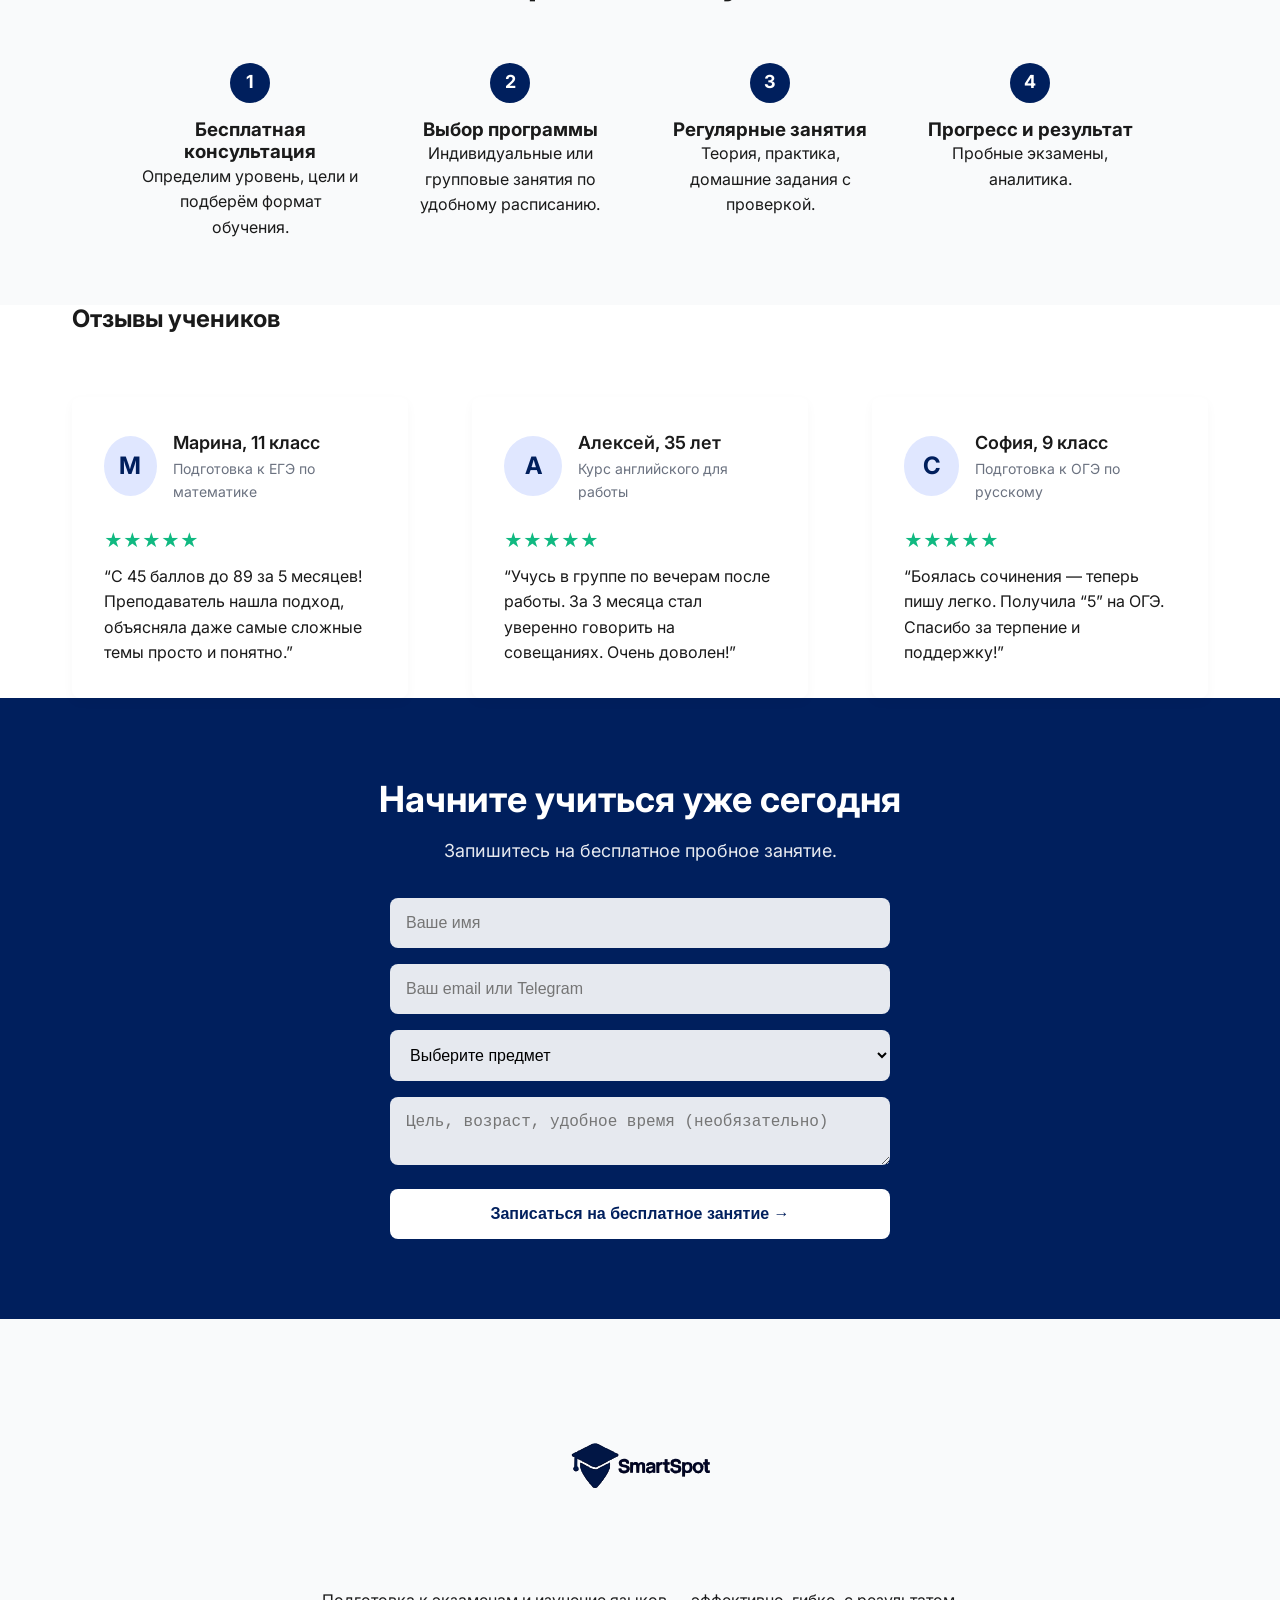
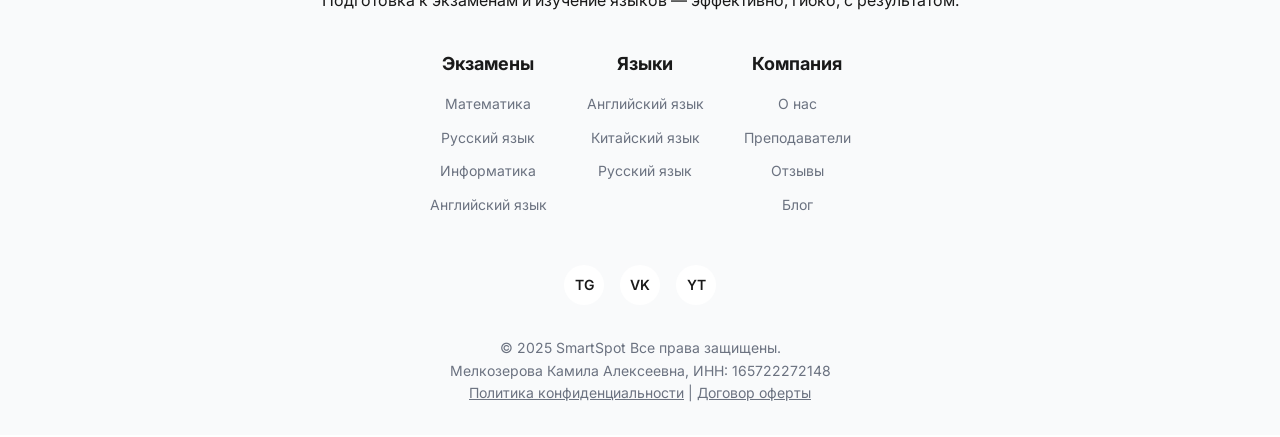
==== commit 0103da44: "ФИО добавлено" ====
--- a/index.html
+++ b/index.html
@@ -332,7 +332,8 @@
       </div>
 
       <div class="copyright">
-        © 2025 SmartSpot Все права защищены. ИНН: 165722272148<br>
+        © 2025 SmartSpot Все права защищены. <br>
+        Мелкозерова Камила Алексеевна,  ИНН: 165722272148<br>
         <a href="#">Политика конфиденциальности</a> | <a href="#">Договор оферты</a>
       </div>
     </div>
